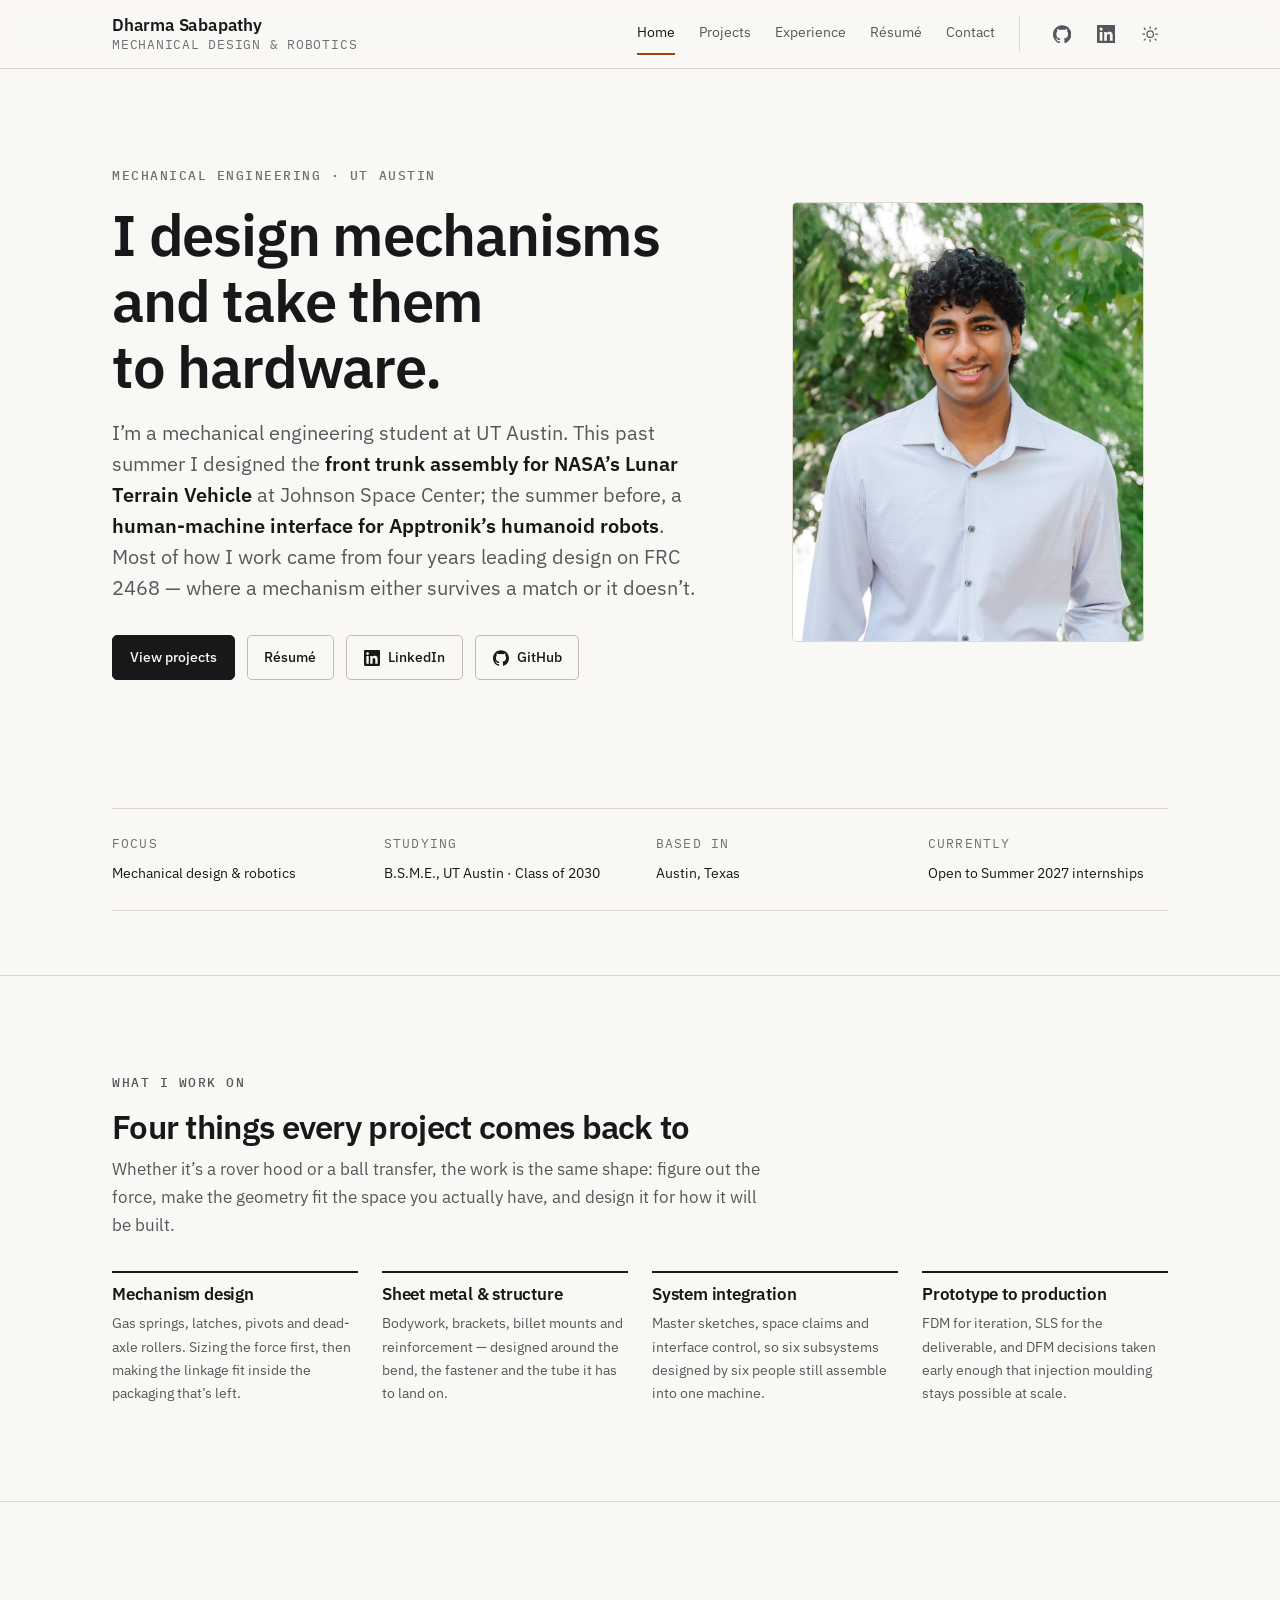
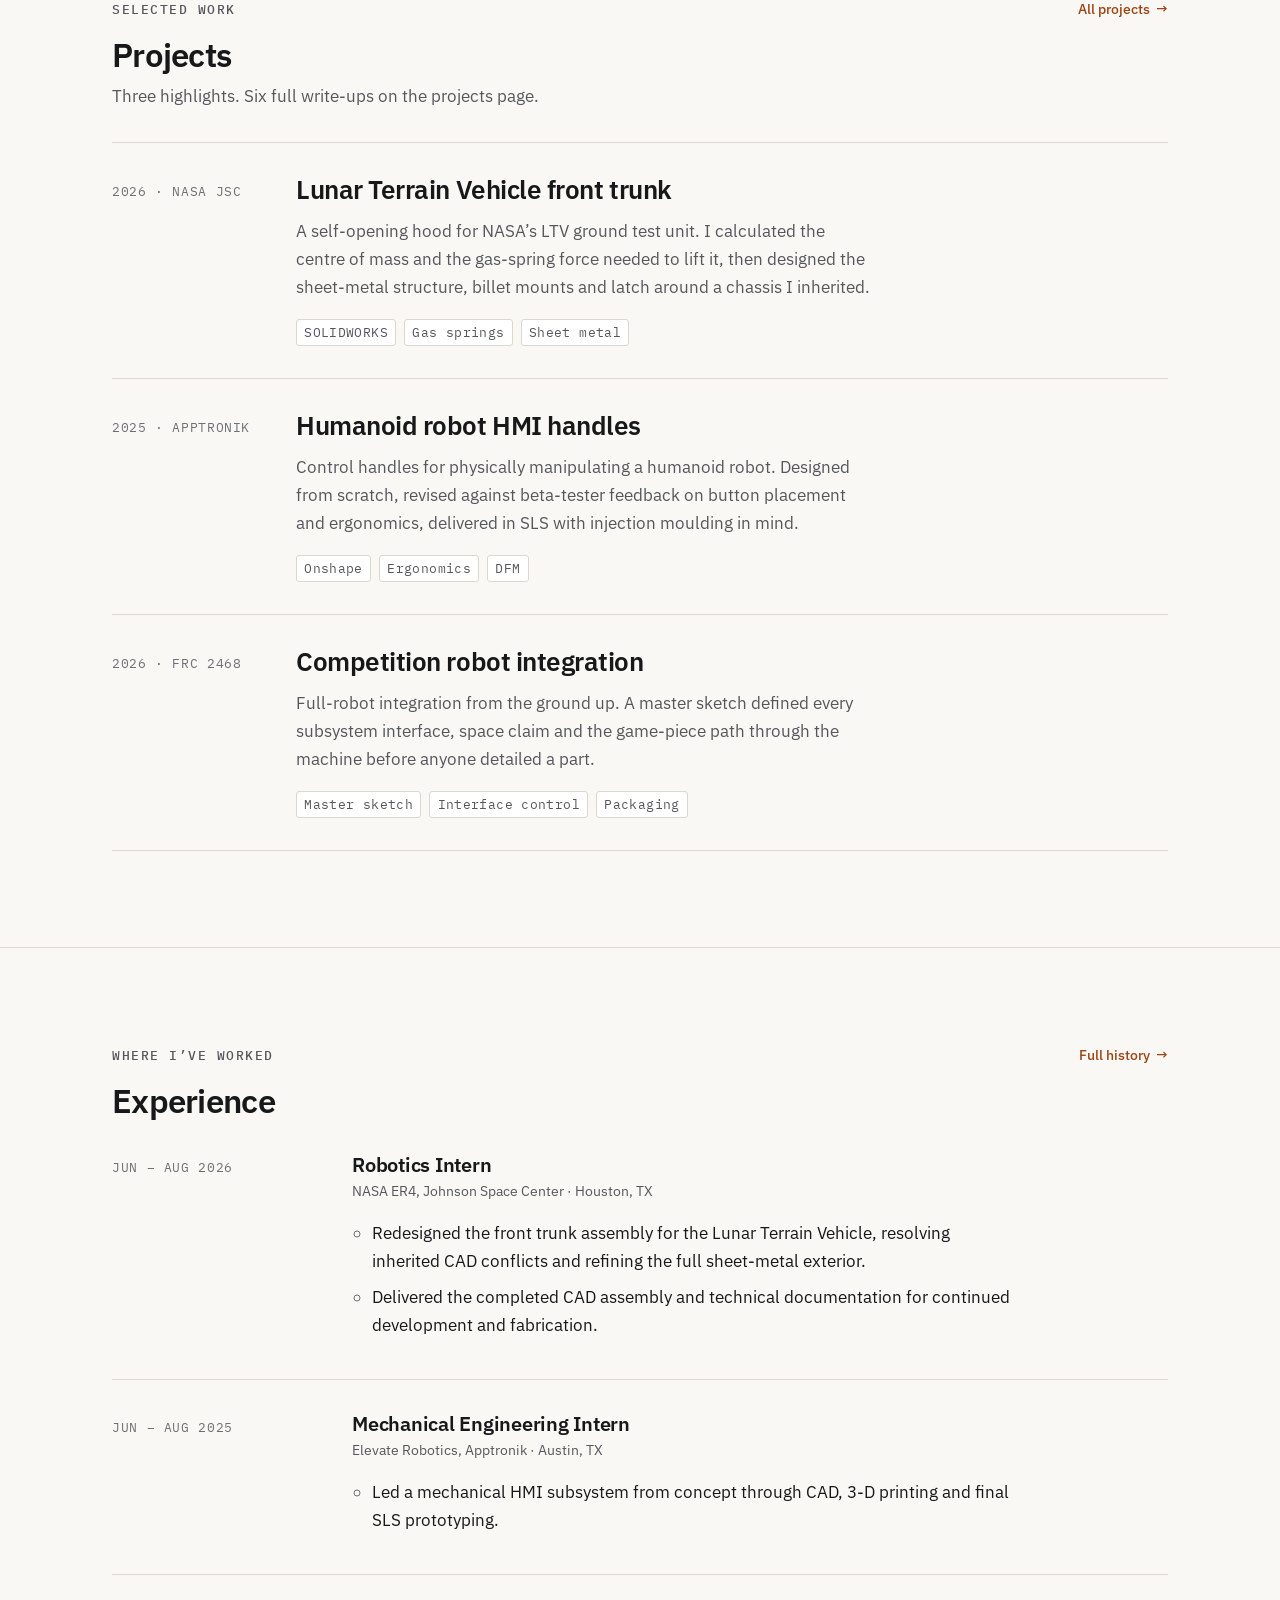
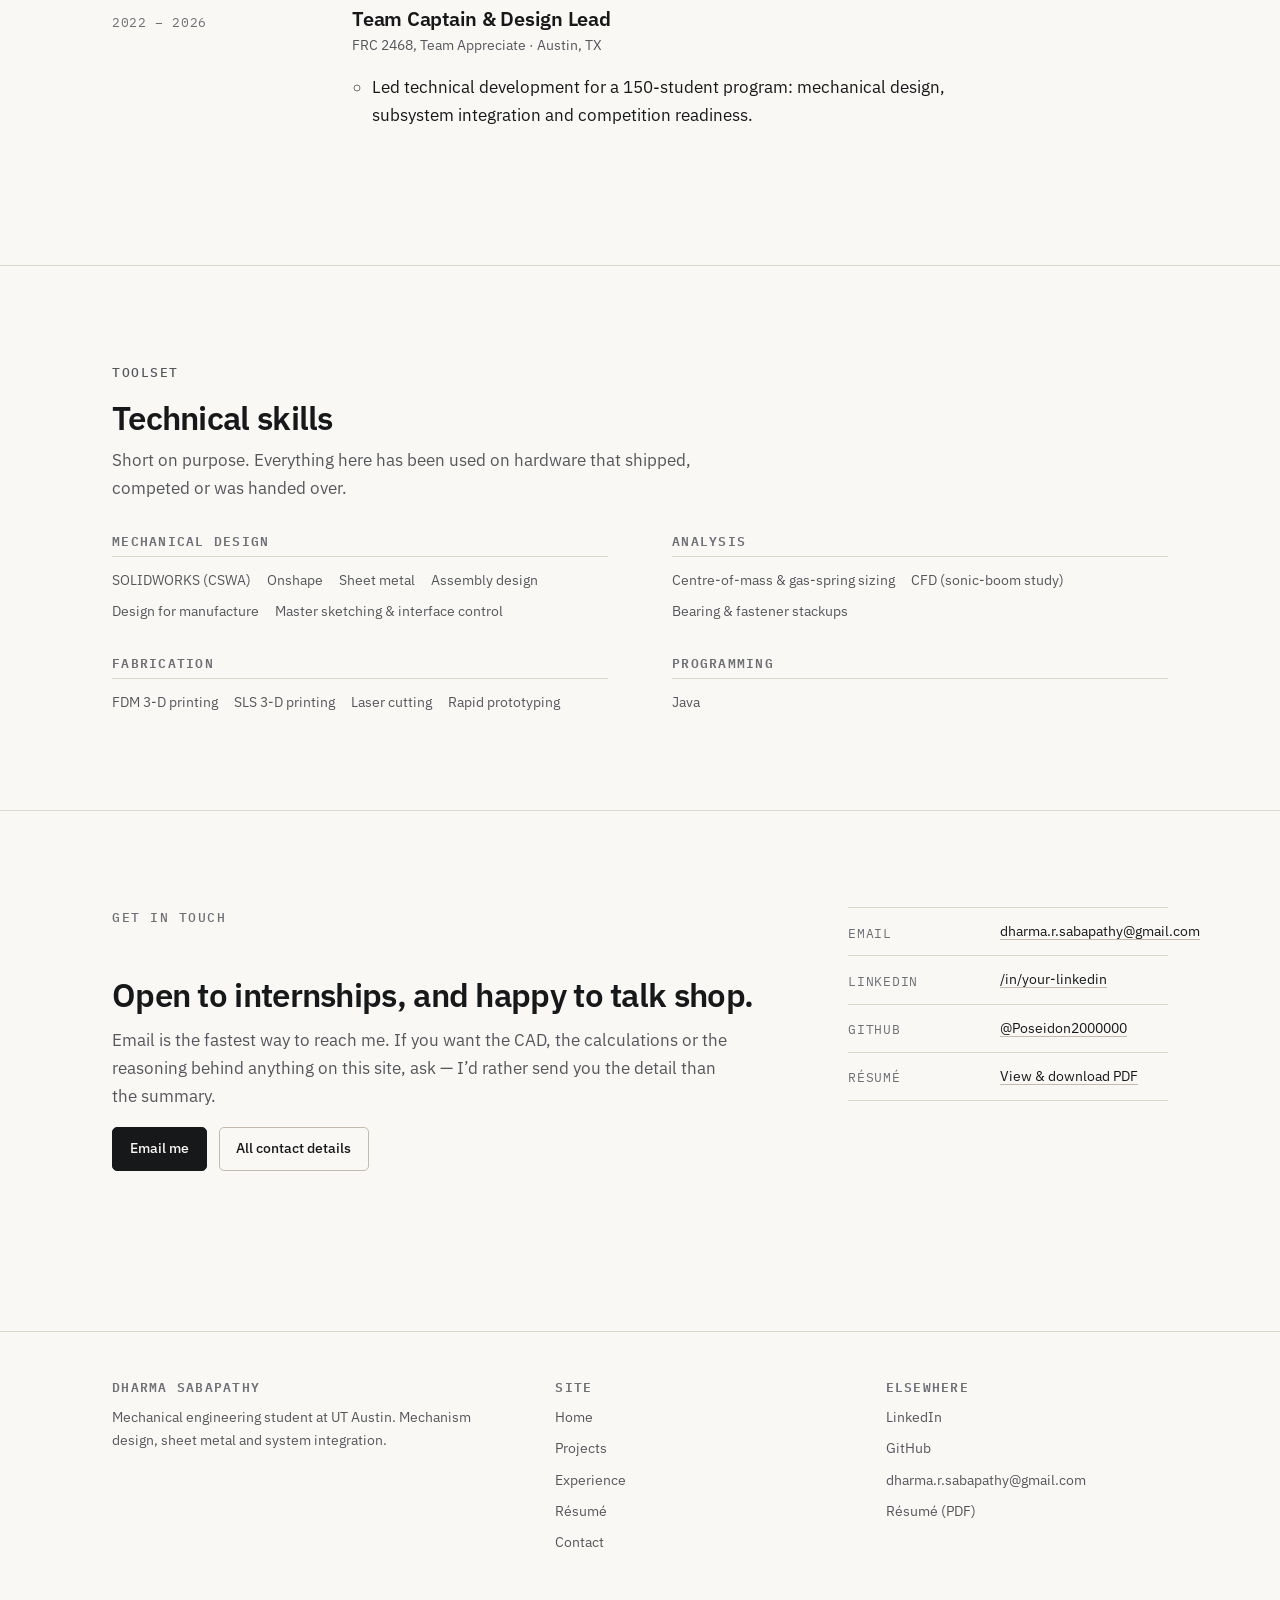
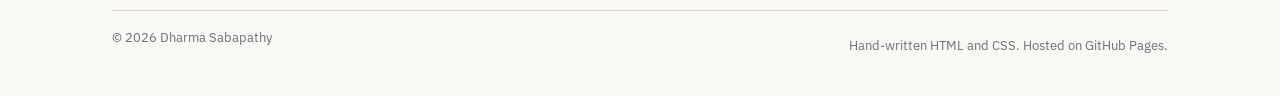
==== index.html @ 876b68fd "Add engineering portfolio site Static multi-page site for GitHub Pages: no build step, no dependenci" ====
<!doctype html>
<html lang="en" data-theme="light">
<head>
<meta charset="utf-8">
<meta name="viewport" content="width=device-width, initial-scale=1">

<title>Dharma Sabapathy — Mechanical Design &amp; Robotics</title>
<meta name="description" content="Mechanical engineering student at UT Austin. Front trunk assembly for NASA's Lunar Terrain Vehicle, HMI design at Apptronik, and four years leading design on FRC 2468.">
<link rel="canonical" href="https://poseidon2000000.github.io/">

<meta property="og:type" content="website">
<meta property="og:title" content="Dharma Sabapathy — Mechanical Design &amp; Robotics">
<meta property="og:description" content="Mechanism design, sheet metal and system integration. NASA Johnson Space Center, Apptronik, FRC 2468.">
<meta property="og:url" content="https://poseidon2000000.github.io/">
<meta name="twitter:card" content="summary">

<link rel="icon" href="assets/img/favicon.svg" type="image/svg+xml">

<link rel="preconnect" href="https://fonts.googleapis.com">
<link rel="preconnect" href="https://fonts.gstatic.com" crossorigin>
<link rel="stylesheet" href="https://fonts.googleapis.com/css2?family=IBM+Plex+Mono:wght@400;500&family=IBM+Plex+Sans:wght@400;500;600&display=swap">
<link rel="stylesheet" href="assets/css/site.css">

<!-- THEME BOOTSTRAP — runs before first paint so there is no flash of the
     wrong theme. Keep this inline and keep it in every page. -->
<script>
(function(){try{var t=localStorage.getItem("theme");if(!t){t=window.matchMedia("(prefers-color-scheme: dark)").matches?"dark":"light";}document.documentElement.setAttribute("data-theme",t);}catch(e){}})();
</script>
</head>

<body>
<a class="skip-link" href="#main">Skip to content</a>

<!-- ===================== HEADER (shared across pages) ===================== -->
<header class="site-header">
  <div class="container header-inner">
    <a class="wordmark" href="./">
      <span class="wordmark__name">Dharma Sabapathy</span>
      <span class="wordmark__role">Mechanical Design &amp; Robotics</span>
    </a>

    <nav class="primary-nav" id="primary-nav" aria-label="Primary">
      <ul>
        <li><a href="./" aria-current="page">Home</a></li>
        <li><a href="projects/">Projects</a></li>
        <li><a href="experience/">Experience</a></li>
        <li><a href="resume/">Résumé</a></li>
        <li><a href="contact/">Contact</a></li>
      </ul>
    </nav>

    <div class="header-actions">
      <a class="icon-btn icon-btn--social" href="https://github.com/Poseidon2000000" aria-label="GitHub profile" rel="me noopener" target="_blank">
        <svg viewBox="0 0 24 24" fill="currentColor" aria-hidden="true"><path d="M12 .297c-6.63 0-12 5.373-12 12 0 5.303 3.438 9.8 8.205 11.385.6.113.82-.258.82-.577 0-.285-.01-1.04-.015-2.04-3.338.724-4.042-1.61-4.042-1.61C4.422 18.07 3.633 17.7 3.633 17.7c-1.087-.744.084-.729.084-.729 1.205.084 1.838 1.236 1.838 1.236 1.07 1.835 2.809 1.305 3.495.998.108-.776.417-1.305.76-1.605-2.665-.3-5.466-1.332-5.466-5.93 0-1.31.465-2.38 1.235-3.22-.135-.303-.54-1.523.105-3.176 0 0 1.005-.322 3.3 1.23.96-.267 1.98-.399 3-.405 1.02.006 2.04.138 3 .405 2.28-1.552 3.285-1.23 3.285-1.23.645 1.653.24 2.873.12 3.176.765.84 1.23 1.91 1.23 3.22 0 4.61-2.805 5.625-5.475 5.92.42.36.81 1.096.81 2.22 0 1.606-.015 2.896-.015 3.286 0 .315.21.69.825.57C20.565 22.092 24 17.592 24 12.297c0-6.627-5.373-12-12-12"/></svg>
      </a>
      <!-- TODO: replace your-linkedin with your LinkedIn slug (every page). -->
      <a class="icon-btn icon-btn--social" href="https://www.linkedin.com/in/your-linkedin/" aria-label="LinkedIn profile" rel="me noopener" target="_blank">
        <svg viewBox="0 0 24 24" fill="currentColor" aria-hidden="true"><path d="M20.447 20.452h-3.554v-5.569c0-1.328-.027-3.037-1.852-3.037-1.853 0-2.136 1.445-2.136 2.939v5.667H9.351V9h3.414v1.561h.046c.477-.9 1.637-1.85 3.37-1.85 3.601 0 4.267 2.37 4.267 5.455v6.286zM5.337 7.433a2.062 2.062 0 1 1 0-4.125 2.062 2.062 0 0 1 0 4.125zm1.782 13.019H3.555V9h3.564v11.452zM22.225 0H1.771C.792 0 0 .774 0 1.729v20.542C0 23.227.792 24 1.771 24h20.451C23.2 24 24 23.227 24 22.271V1.729C24 .774 23.2 0 22.225 0z"/></svg>
      </a>
      <button class="icon-btn theme-toggle" type="button" aria-label="Switch to dark theme">
        <svg class="icon-sun" viewBox="0 0 24 24" fill="none" stroke="currentColor" stroke-width="1.6" stroke-linecap="round" aria-hidden="true"><circle cx="12" cy="12" r="4.2"/><path d="M12 2.5v2M12 19.5v2M4.2 4.2l1.4 1.4M18.4 18.4l1.4 1.4M2.5 12h2M19.5 12h2M4.2 19.8l1.4-1.4M18.4 5.6l1.4-1.4"/></svg>
        <svg class="icon-moon" viewBox="0 0 24 24" fill="none" stroke="currentColor" stroke-width="1.6" stroke-linecap="round" stroke-linejoin="round" aria-hidden="true"><path d="M20.5 13.4A8.6 8.6 0 0 1 10.6 3.5a8.6 8.6 0 1 0 9.9 9.9z"/></svg>
      </button>
      <button class="nav-toggle" type="button" aria-expanded="false" aria-controls="primary-nav">
        <span class="visually-hidden">Menu</span>
        <svg class="icon-menu" viewBox="0 0 24 24" fill="none" stroke="currentColor" stroke-width="1.7" stroke-linecap="round" aria-hidden="true"><path d="M4 7h16M4 12h16M4 17h16"/></svg>
        <svg class="icon-close" viewBox="0 0 24 24" fill="none" stroke="currentColor" stroke-width="1.7" stroke-linecap="round" aria-hidden="true"><path d="M6 6l12 12M18 6L6 18"/></svg>
      </button>
    </div>
  </div>
</header>

<main id="main">

  <!-- ============================== HERO ============================== -->
  <section class="hero">
    <div class="container">
      <div class="hero__inner">
        <div>
          <p class="eyebrow">Mechanical Engineering &middot; UT Austin</p>
          <h1>I design mechanisms and take them to hardware.</h1>

          <p class="hero__lede">
            I&rsquo;m a mechanical engineering student at UT Austin. This past summer I
            designed the <strong>front trunk assembly for NASA&rsquo;s Lunar Terrain
            Vehicle</strong> at Johnson Space Center; the summer before, a
            <strong>human-machine interface for Apptronik&rsquo;s humanoid robots</strong>.
            Most of how I work came from four years leading design on FRC 2468 —
            where a mechanism either survives a match or it doesn&rsquo;t.
          </p>

          <div class="btn-row">
            <a class="btn" href="projects/">View projects</a>
            <a class="btn btn--secondary" href="resume/">Résumé</a>
            <a class="btn btn--secondary" href="https://www.linkedin.com/in/your-linkedin/" rel="noopener" target="_blank">
              <svg viewBox="0 0 24 24" fill="currentColor" aria-hidden="true"><path d="M20.447 20.452h-3.554v-5.569c0-1.328-.027-3.037-1.852-3.037-1.853 0-2.136 1.445-2.136 2.939v5.667H9.351V9h3.414v1.561h.046c.477-.9 1.637-1.85 3.37-1.85 3.601 0 4.267 2.37 4.267 5.455v6.286zM5.337 7.433a2.062 2.062 0 1 1 0-4.125 2.062 2.062 0 0 1 0 4.125zm1.782 13.019H3.555V9h3.564v11.452zM22.225 0H1.771C.792 0 0 .774 0 1.729v20.542C0 23.227.792 24 1.771 24h20.451C23.2 24 24 23.227 24 22.271V1.729C24 .774 23.2 0 22.225 0z"/></svg>
              LinkedIn
            </a>
            <a class="btn btn--secondary" href="https://github.com/Poseidon2000000" rel="noopener" target="_blank">
              <svg viewBox="0 0 24 24" fill="currentColor" aria-hidden="true"><path d="M12 .297c-6.63 0-12 5.373-12 12 0 5.303 3.438 9.8 8.205 11.385.6.113.82-.258.82-.577 0-.285-.01-1.04-.015-2.04-3.338.724-4.042-1.61-4.042-1.61C4.422 18.07 3.633 17.7 3.633 17.7c-1.087-.744.084-.729.084-.729 1.205.084 1.838 1.236 1.838 1.236 1.07 1.835 2.809 1.305 3.495.998.108-.776.417-1.305.76-1.605-2.665-.3-5.466-1.332-5.466-5.93 0-1.31.465-2.38 1.235-3.22-.135-.303-.54-1.523.105-3.176 0 0 1.005-.322 3.3 1.23.96-.267 1.98-.399 3-.405 1.02.006 2.04.138 3 .405 2.28-1.552 3.285-1.23 3.285-1.23.645 1.653.24 2.873.12 3.176.765.84 1.23 1.91 1.23 3.22 0 4.61-2.805 5.625-5.475 5.92.42.36.81 1.096.81 2.22 0 1.606-.015 2.896-.015 3.286 0 .315.21.69.825.57C20.565 22.092 24 17.592 24 12.297c0-6.627-5.373-12-12-12"/></svg>
              GitHub
            </a>
          </div>
        </div>

        <div class="hero__portrait">
          <img src="assets/img/portrait.jpg" alt="Dharma Sabapathy" width="880" height="1100">
        </div>
      </div>
    </div>
  </section>

  <!-- ============================ QUICK FACTS ============================ -->
  <section class="section section--flush section--tight" aria-label="At a glance">
    <div class="container">
      <div class="facts">
        <div class="fact">
          <span class="fact__label">Focus</span>
          <span class="fact__value">Mechanical design &amp; robotics</span>
        </div>
        <div class="fact">
          <span class="fact__label">Studying</span>
          <span class="fact__value">B.S.M.E., UT Austin &middot; Class of 2030</span>
        </div>
        <div class="fact">
          <span class="fact__label">Based in</span>
          <span class="fact__value">Austin, Texas</span>
        </div>
        <div class="fact">
          <!-- TODO: confirm or change — this is the one line on the site I
               inferred rather than took from your résumé. -->
          <span class="fact__label">Currently</span>
          <span class="fact__value">Open to Summer 2027 internships</span>
        </div>
      </div>
    </div>
  </section>

  <!-- ============================ WHAT I DO ============================ -->
  <section class="section">
    <div class="container">
      <div class="section-head">
        <div class="section-head__text">
          <p class="eyebrow">What I work on</p>
          <h2>Four things every project comes back to</h2>
          <p>Whether it&rsquo;s a rover hood or a ball transfer, the work is the same
             shape: figure out the force, make the geometry fit the space you
             actually have, and design it for how it will be built.</p>
        </div>
      </div>

      <div class="capability-grid">
        <article class="capability">
          <h3>Mechanism design</h3>
          <p>Gas springs, latches, pivots and dead-axle rollers. Sizing the force
             first, then making the linkage fit inside the packaging that&rsquo;s left.</p>
        </article>
        <article class="capability">
          <h3>Sheet metal &amp; structure</h3>
          <p>Bodywork, brackets, billet mounts and reinforcement — designed around
             the bend, the fastener and the tube it has to land on.</p>
        </article>
        <article class="capability">
          <h3>System integration</h3>
          <p>Master sketches, space claims and interface control, so six subsystems
             designed by six people still assemble into one machine.</p>
        </article>
        <article class="capability">
          <h3>Prototype to production</h3>
          <p>FDM for iteration, SLS for the deliverable, and DFM decisions taken
             early enough that injection moulding stays possible at scale.</p>
        </article>
      </div>
    </div>
  </section>

  <!-- ========================= SELECTED PROJECTS ========================= -->
  <section class="section">
    <div class="container">
      <div class="section-head">
        <div class="section-head__text">
          <p class="eyebrow">Selected work</p>
          <h2>Projects</h2>
          <p>Three highlights. Six full write-ups on the projects page.</p>
        </div>
        <a class="link-arrow" href="projects/">All projects</a>
      </div>

      <ul class="project-list">
        <li>
          <article class="project-row project-row--no-thumb">
            <p class="project-row__meta">2026 &middot; NASA JSC</p>
            <div class="project-row__body">
              <h3 class="project-row__title"><a href="projects/nasa-ltv-frunk.html">Lunar Terrain Vehicle front trunk</a></h3>
              <p class="project-row__summary">
                A self-opening hood for NASA&rsquo;s LTV ground test unit. I calculated
                the centre of mass and the gas-spring force needed to lift it, then
                designed the sheet-metal structure, billet mounts and latch around
                a chassis I inherited.
              </p>
              <ul class="tag-list">
                <li><span class="tag">SOLIDWORKS</span></li>
                <li><span class="tag">Gas springs</span></li>
                <li><span class="tag">Sheet metal</span></li>
              </ul>
            </div>
          </article>
        </li>
        <li>
          <article class="project-row project-row--no-thumb">
            <p class="project-row__meta">2025 &middot; Apptronik</p>
            <div class="project-row__body">
              <h3 class="project-row__title"><a href="projects/apptronik-hmi.html">Humanoid robot HMI handles</a></h3>
              <p class="project-row__summary">
                Control handles for physically manipulating a humanoid robot.
                Designed from scratch, revised against beta-tester feedback on
                button placement and ergonomics, delivered in SLS with injection
                moulding in mind.
              </p>
              <ul class="tag-list">
                <li><span class="tag">Onshape</span></li>
                <li><span class="tag">Ergonomics</span></li>
                <li><span class="tag">DFM</span></li>
              </ul>
            </div>
          </article>
        </li>
        <li>
          <article class="project-row project-row--no-thumb">
            <p class="project-row__meta">2026 &middot; FRC 2468</p>
            <div class="project-row__body">
              <h3 class="project-row__title"><a href="projects/frc-2468-integration.html">Competition robot integration</a></h3>
              <p class="project-row__summary">
                Full-robot integration from the ground up. A master sketch defined
                every subsystem interface, space claim and the game-piece path
                through the machine before anyone detailed a part.
              </p>
              <ul class="tag-list">
                <li><span class="tag">Master sketch</span></li>
                <li><span class="tag">Interface control</span></li>
                <li><span class="tag">Packaging</span></li>
              </ul>
            </div>
          </article>
        </li>
      </ul>
    </div>
  </section>

  <!-- =========================== EXPERIENCE =========================== -->
  <section class="section">
    <div class="container">
      <div class="section-head">
        <div class="section-head__text">
          <p class="eyebrow">Where I&rsquo;ve worked</p>
          <h2>Experience</h2>
        </div>
        <a class="link-arrow" href="experience/">Full history</a>
      </div>

      <ol class="timeline">
        <li>
          <article class="entry">
            <p class="entry__when">Jun &ndash; Aug 2026</p>
            <div>
              <h3 class="entry__role">Robotics Intern</h3>
              <p class="entry__org">NASA ER4, Johnson Space Center &middot; Houston, TX</p>
              <ul>
                <li>Redesigned the front trunk assembly for the Lunar Terrain
                    Vehicle, resolving inherited CAD conflicts and refining the
                    full sheet-metal exterior.</li>
                <li>Delivered the completed CAD assembly and technical
                    documentation for continued development and fabrication.</li>
              </ul>
            </div>
          </article>
        </li>
        <li>
          <article class="entry">
            <p class="entry__when">Jun &ndash; Aug 2025</p>
            <div>
              <h3 class="entry__role">Mechanical Engineering Intern</h3>
              <p class="entry__org">Elevate Robotics, Apptronik &middot; Austin, TX</p>
              <ul>
                <li>Led a mechanical HMI subsystem from concept through CAD, 3-D
                    printing and final SLS prototyping.</li>
              </ul>
            </div>
          </article>
        </li>
        <li>
          <article class="entry">
            <p class="entry__when">2022 &ndash; 2026</p>
            <div>
              <h3 class="entry__role">Team Captain &amp; Design Lead</h3>
              <p class="entry__org">FRC 2468, Team Appreciate &middot; Austin, TX</p>
              <ul>
                <li>Led technical development for a 150-student program: mechanical
                    design, subsystem integration and competition readiness.</li>
              </ul>
            </div>
          </article>
        </li>
      </ol>
    </div>
  </section>

  <!-- ============================== SKILLS ============================== -->
  <section class="section">
    <div class="container">
      <div class="section-head">
        <div class="section-head__text">
          <p class="eyebrow">Toolset</p>
          <h2>Technical skills</h2>
          <p>Short on purpose. Everything here has been used on hardware that
             shipped, competed or was handed over.</p>
        </div>
      </div>

      <div class="split split--even">
        <div>
          <div class="skill-group">
            <h3 class="skill-group__title">Mechanical design</h3>
            <ul class="skill-list">
              <li>SOLIDWORKS (CSWA)</li><li>Onshape</li><li>Sheet metal</li>
              <li>Assembly design</li><li>Design for manufacture</li>
              <li>Master sketching &amp; interface control</li>
            </ul>
          </div>
          <div class="skill-group">
            <h3 class="skill-group__title">Fabrication</h3>
            <ul class="skill-list">
              <li>FDM 3-D printing</li><li>SLS 3-D printing</li>
              <li>Laser cutting</li><li>Rapid prototyping</li>
            </ul>
          </div>
        </div>
        <div>
          <div class="skill-group">
            <h3 class="skill-group__title">Analysis</h3>
            <ul class="skill-list">
              <li>Centre-of-mass &amp; gas-spring sizing</li>
              <li>CFD (sonic-boom study)</li><li>Bearing &amp; fastener stackups</li>
            </ul>
          </div>
          <div class="skill-group">
            <h3 class="skill-group__title">Programming</h3>
            <ul class="skill-list">
              <li>Java</li>
            </ul>
          </div>
        </div>
      </div>
    </div>
  </section>

  <!-- ============================== CONTACT ============================== -->
  <section class="section">
    <div class="container">
      <div class="split">
        <div class="prose">
          <p class="eyebrow">Get in touch</p>
          <h2>Open to internships, and happy to talk shop.</h2>
          <p class="text-muted">
            Email is the fastest way to reach me. If you want the CAD, the
            calculations or the reasoning behind anything on this site, ask —
            I&rsquo;d rather send you the detail than the summary.
          </p>
          <div class="btn-row">
            <a class="btn" href="mailto:dharma.r.sabapathy@gmail.com">Email me</a>
            <a class="btn btn--secondary" href="contact/">All contact details</a>
          </div>
        </div>
        <aside>
          <dl class="spec">
            <div class="spec__row">
              <dt>Email</dt>
              <dd><a href="mailto:dharma.r.sabapathy@gmail.com">dharma.r.sabapathy@gmail.com</a></dd>
            </div>
            <div class="spec__row">
              <dt>LinkedIn</dt>
              <dd><a href="https://www.linkedin.com/in/your-linkedin/" rel="noopener" target="_blank">/in/your-linkedin</a></dd>
            </div>
            <div class="spec__row">
              <dt>GitHub</dt>
              <dd><a href="https://github.com/Poseidon2000000" rel="noopener" target="_blank">@Poseidon2000000</a></dd>
            </div>
            <div class="spec__row">
              <dt>Résumé</dt>
              <dd><a href="resume/">View &amp; download PDF</a></dd>
            </div>
          </dl>
        </aside>
      </div>
    </div>
  </section>

</main>

<!-- ===================== FOOTER (shared across pages) ===================== -->
<footer class="site-footer">
  <div class="container">
    <div class="footer-grid">
      <div>
        <h2 class="label-heading">Dharma Sabapathy</h2>
        <p>Mechanical engineering student at UT Austin. Mechanism design, sheet
           metal and system integration.</p>
      </div>
      <div>
        <h2 class="label-heading">Site</h2>
        <ul class="footer-list">
          <li><a href="./">Home</a></li>
          <li><a href="projects/">Projects</a></li>
          <li><a href="experience/">Experience</a></li>
          <li><a href="resume/">Résumé</a></li>
          <li><a href="contact/">Contact</a></li>
        </ul>
      </div>
      <div>
        <h2 class="label-heading">Elsewhere</h2>
        <ul class="footer-list">
          <li><a href="https://www.linkedin.com/in/your-linkedin/" rel="me noopener" target="_blank">LinkedIn</a></li>
          <li><a href="https://github.com/Poseidon2000000" rel="me noopener" target="_blank">GitHub</a></li>
          <li><a href="mailto:dharma.r.sabapathy@gmail.com">dharma.r.sabapathy@gmail.com</a></li>
          <li><a href="assets/resume/resume.pdf">Résumé (PDF)</a></li>
        </ul>
      </div>
    </div>
    <div class="footer-bottom">
      <p>&copy; <span data-current-year>2026</span> Dharma Sabapathy</p>
      <p>Hand-written HTML and CSS. Hosted on GitHub Pages.</p>
    </div>
  </div>
</footer>

<script src="assets/js/site.js" defer></script>
</body>
</html>
---- assets/css/site.css ----
/* ==========================================================================
   Portfolio — design system + layout
   --------------------------------------------------------------------------
   Organisation
     1.  Design tokens
     2.  Reset & base elements
     3.  Layout primitives
     4.  Typography helpers
     5.  Header & navigation
     6.  Footer
     7.  Components
     8.  Page-specific blocks
     9.  Utilities
     10. Motion & print
   Everything is plain CSS with custom properties. There is no build step:
   edit this file and reload.
   ========================================================================== */

/* ==========================================================================
   1. Design tokens
   ========================================================================== */

:root {
  /* --- Palette -----------------------------------------------------------
     Warm paper + near-black ink, with one accent used sparingly. No
     gradients, no glows: hierarchy comes from type, spacing and hairlines. */
  --paper:        #faf8f5;
  --paper-raised: #ffffff;
  --paper-sunken: #f2efe9;
  --ink:          #17181a;
  --ink-muted:    #55575c;
  --ink-faint:    #6e7076;   /* 4.7:1 on --paper — AA for body text */
  --rule:         #ddd8ce;
  --rule-strong:  #c3bcae;
  --accent:       #9c4413;
  --accent-hover: #7d3510;
  --accent-wash:  #f6ece3;
  --focus:        #1b64c4;

  /* --- Typography --------------------------------------------------------
     Two families from one superfamily. Plex Sans carries the voice; Plex
     Mono is reserved for labels, figures and technical metadata so the
     spec-sheet material reads as data rather than decoration. */
  --font-sans: "IBM Plex Sans", ui-sans-serif, system-ui, -apple-system,
               "Segoe UI", Roboto, Helvetica, Arial, sans-serif;
  --font-mono: "IBM Plex Mono", ui-monospace, SFMono-Regular, "Cascadia Mono",
               Menlo, Consolas, monospace;

  /* Fluid type scale, ~1.25 ratio at the top end. */
  --step--2: clamp(0.75rem,  0.735rem + 0.07vw, 0.8125rem);
  --step--1: clamp(0.8125rem, 0.79rem  + 0.11vw, 0.875rem);
  --step-0:  clamp(1rem,      0.975rem + 0.12vw, 1.0625rem);
  --step-1:  clamp(1.125rem,  1.08rem  + 0.22vw, 1.3125rem);
  --step-2:  clamp(1.35rem,   1.26rem  + 0.44vw, 1.65rem);
  --step-3:  clamp(1.62rem,   1.46rem  + 0.78vw, 2.1rem);
  --step-4:  clamp(1.95rem,   1.68rem  + 1.32vw, 2.75rem);
  --step-5:  clamp(2.3rem,    1.85rem  + 2.2vw,  3.6rem);

  /* --- Space scale (4px base) ------------------------------------------- */
  --space-1:  0.25rem;
  --space-2:  0.5rem;
  --space-3:  0.75rem;
  --space-4:  1rem;
  --space-5:  1.5rem;
  --space-6:  2rem;
  --space-7:  3rem;
  --space-8:  4rem;
  --space-9:  6rem;
  --space-10: 8rem;

  /* --- Shape & measure --------------------------------------------------- */
  --radius-sm: 3px;
  --radius-md: 5px;
  --measure:   66ch;
  --container: 72rem;
  --container-narrow: 48rem;

  /* --- Elevation (used very sparingly) ----------------------------------- */
  --shadow-sm: 0 1px 2px rgb(23 24 26 / 0.05);
  --shadow-md: 0 6px 24px -12px rgb(23 24 26 / 0.22);

  color-scheme: light;
}

[data-theme="dark"] {
  --paper:        #121316;
  --paper-raised: #191b1f;
  --paper-sunken: #0d0e10;
  --ink:          #eceae6;
  --ink-muted:    #a6a49f;
  --ink-faint:    #8a8884;   /* 5.2:1 on dark --paper */
  --rule:         #2c2e33;
  --rule-strong:  #43464d;
  --accent:       #e08a55;
  --accent-hover: #efa376;
  --accent-wash:  #241a14;
  --focus:        #74a8f0;

  --shadow-sm: 0 1px 2px rgb(0 0 0 / 0.4);
  --shadow-md: 0 6px 24px -12px rgb(0 0 0 / 0.7);

  color-scheme: dark;
}

/* ==========================================================================
   2. Reset & base elements
   ========================================================================== */

*,
*::before,
*::after { box-sizing: border-box; }

html {
  -webkit-text-size-adjust: 100%;
  scroll-behavior: smooth;
  scroll-padding-top: 6rem;
}

body {
  margin: 0;
  background-color: var(--paper);
  color: var(--ink);
  font-family: var(--font-sans);
  font-size: var(--step-0);
  line-height: 1.65;
  font-synthesis-weight: none;
  -webkit-font-smoothing: antialiased;
  text-rendering: optimizeLegibility;
  display: flex;
  flex-direction: column;
  min-height: 100vh;
}

main { flex: 1 0 auto; }

h1, h2, h3, h4 {
  margin: 0;
  font-weight: 600;
  line-height: 1.15;
  letter-spacing: -0.021em;
  text-wrap: balance;
}

h1 { font-size: var(--step-5); }
h2 { font-size: var(--step-3); }
h3 { font-size: var(--step-1); letter-spacing: -0.012em; }
h4 { font-size: var(--step-0); letter-spacing: 0; }

p, ul, ol, dl, figure, table, pre, blockquote { margin: 0 0 var(--space-4); }
p:last-child, ul:last-child, ol:last-child { margin-bottom: 0; }

p, li { text-wrap: pretty; }

a {
  color: inherit;
  text-decoration-color: var(--rule-strong);
  text-underline-offset: 0.18em;
  text-decoration-thickness: 1px;
  transition: color 120ms ease, text-decoration-color 120ms ease;
}

a:hover {
  color: var(--accent-hover);
  text-decoration-color: currentColor;
}

:where(a, button, summary, input, textarea, select):focus-visible {
  outline: 2px solid var(--focus);
  outline-offset: 3px;
  border-radius: 2px;
}

img, svg, video { max-width: 100%; height: auto; display: block; }

hr {
  border: 0;
  border-top: 1px solid var(--rule);
  margin: var(--space-7) 0;
}

strong { font-weight: 600; }

code, kbd, samp {
  font-family: var(--font-mono);
  font-size: 0.9em;
}

ul, ol { padding-left: 1.15em; }
li { margin-bottom: var(--space-2); }
li::marker { color: var(--ink-faint); }

table {
  width: 100%;
  border-collapse: collapse;
  font-size: var(--step--1);
}

th, td {
  text-align: left;
  padding: var(--space-3) var(--space-4) var(--space-3) 0;
  border-bottom: 1px solid var(--rule);
  vertical-align: top;
}

th {
  font-family: var(--font-mono);
  font-weight: 500;
  font-size: var(--step--2);
  letter-spacing: 0.06em;
  text-transform: uppercase;
  color: var(--ink-muted);
}

::selection {
  background: var(--accent);
  color: var(--paper);
}

/* ==========================================================================
   3. Layout primitives
   ========================================================================== */

.container {
  width: 100%;
  max-width: var(--container);
  margin-inline: auto;
  padding-inline: var(--space-5);
}

@media (min-width: 60rem) {
  .container { padding-inline: var(--space-7); }
}

.container--narrow { max-width: var(--container-narrow); }

.section {
  padding-block: var(--space-8);
  border-top: 1px solid var(--rule);
}

.section--flush { border-top: 0; }
.section--tight { padding-block: var(--space-7); }

@media (min-width: 60rem) {
  .section { padding-block: var(--space-9); }
  .section--tight { padding-block: var(--space-8); }
}

.stack > * + * { margin-top: var(--space-4); }
.stack-lg > * + * { margin-top: var(--space-6); }
.stack-xl > * + * { margin-top: var(--space-7); }

.prose { max-width: var(--measure); }

.prose h2 { margin-top: var(--space-7); }
.prose h3 { margin-top: var(--space-6); }

/* Inside a long-form write-up the headings step down: the page h1 is
   --step-4, so the article's h2s sit at --step-2 rather than competing with
   it. Scoped to the article so section headings elsewhere keep their size. */
.project-body .prose h2 { font-size: var(--step-2); }
.project-body .prose h3 { font-size: var(--step-1); }
.prose h2:first-child,
.prose h3:first-child { margin-top: 0; }
.prose h2 + p, .prose h3 + p { margin-top: var(--space-3); }
.prose > h2, .prose > h3 { margin-bottom: var(--space-3); }

/* Two-column split: content left, aside right. Collapses cleanly. */
.split {
  display: grid;
  gap: var(--space-6);
}

@media (min-width: 60rem) {
  .split {
    grid-template-columns: minmax(0, 1fr) 20rem;
    gap: var(--space-8);
    align-items: start;
  }
  .split--even { grid-template-columns: repeat(2, minmax(0, 1fr)); }
  .split--aside-left { grid-template-columns: 16rem minmax(0, 1fr); }
}

/* Section header: mono eyebrow + title, separated by a hairline. */
.section-head {
  display: flex;
  flex-wrap: wrap;
  align-items: baseline;
  justify-content: space-between;
  gap: var(--space-3) var(--space-5);
  margin-bottom: var(--space-6);
}

.section-head__text > * + * { margin-top: var(--space-2); }
.section-head p { color: var(--ink-muted); max-width: var(--measure); }

/* ==========================================================================
   4. Typography helpers
   ========================================================================== */

.eyebrow {
  display: block;
  font-family: var(--font-mono);
  font-size: var(--step--2);
  font-weight: 500;
  letter-spacing: 0.12em;
  text-transform: uppercase;
  color: var(--ink-faint);
}

.lede {
  font-size: var(--step-1);
  line-height: 1.55;
  color: var(--ink-muted);
  max-width: 54ch;
}

.text-muted { color: var(--ink-muted); }
.text-small { font-size: var(--step--1); }
.mono { font-family: var(--font-mono); }

/* ==========================================================================
   5. Header & navigation
   ========================================================================== */

.skip-link {
  position: absolute;
  left: var(--space-4);
  top: -100%;
  z-index: 100;
  background: var(--ink);
  color: var(--paper);
  padding: var(--space-3) var(--space-4);
  border-radius: var(--radius-sm);
  text-decoration: none;
  font-size: var(--step--1);
}

.skip-link:focus { top: var(--space-4); color: var(--paper); }

.site-header {
  position: sticky;
  top: 0;
  z-index: 50;
  background-color: color-mix(in srgb, var(--paper) 88%, transparent);
  backdrop-filter: saturate(1.4) blur(10px);
  border-bottom: 1px solid var(--rule);
}

@supports not (backdrop-filter: blur(1px)) {
  .site-header { background-color: var(--paper); }
}

.header-inner {
  display: flex;
  align-items: center;
  gap: var(--space-5);
  min-height: 4.25rem;
}

.wordmark {
  display: flex;
  flex-direction: column;
  gap: 0.1rem;
  text-decoration: none;
  margin-right: auto;
  line-height: 1.2;
}

.wordmark__name {
  font-weight: 600;
  font-size: var(--step-0);
  letter-spacing: -0.012em;
}

.wordmark__role {
  font-family: var(--font-mono);
  font-size: var(--step--2);
  letter-spacing: 0.06em;
  text-transform: uppercase;
  color: var(--ink-faint);
}

.wordmark:hover .wordmark__name { color: var(--accent-hover); }

.primary-nav ul {
  display: flex;
  align-items: center;
  gap: var(--space-5);
  list-style: none;
  margin: 0;
  padding: 0;
}

.primary-nav li { margin: 0; }

.primary-nav a {
  display: block;
  padding-block: var(--space-2);
  font-size: var(--step--1);
  text-decoration: none;
  color: var(--ink-muted);
  border-bottom: 2px solid transparent;
}

.primary-nav a:hover { color: var(--ink); }

.primary-nav a[aria-current="page"] {
  color: var(--ink);
  border-bottom-color: var(--accent);
}

.header-actions {
  display: flex;
  align-items: center;
  gap: var(--space-2);
  padding-left: var(--space-5);
  border-left: 1px solid var(--rule);
}

/* Icon button — used for social links and the theme toggle. */
.icon-btn {
  display: inline-grid;
  place-items: center;
  width: 2.25rem;
  height: 2.25rem;
  padding: 0;
  border: 1px solid transparent;
  border-radius: var(--radius-md);
  background: none;
  color: var(--ink-muted);
  cursor: pointer;
  transition: color 120ms ease, background-color 120ms ease,
              border-color 120ms ease;
}

.icon-btn:hover {
  color: var(--ink);
  background-color: var(--paper-sunken);
  border-color: var(--rule);
}

.icon-btn svg { width: 1.15rem; height: 1.15rem; }

.theme-toggle .icon-moon { display: none; }
[data-theme="dark"] .theme-toggle .icon-sun { display: none; }
[data-theme="dark"] .theme-toggle .icon-moon { display: block; }

.nav-toggle { display: none; }

/* --- Mobile navigation --------------------------------------------------- */

@media (max-width: 59.99rem) {
  .nav-toggle {
    display: inline-grid;
    place-items: center;
    width: 2.5rem;
    height: 2.5rem;
    border: 1px solid var(--rule);
    border-radius: var(--radius-md);
    background: none;
    color: var(--ink);
    cursor: pointer;
  }

  .nav-toggle svg { width: 1.25rem; height: 1.25rem; }
  .nav-toggle .icon-close { display: none; }
  .nav-toggle[aria-expanded="true"] .icon-menu { display: none; }
  .nav-toggle[aria-expanded="true"] .icon-close { display: block; }

  .primary-nav {
    position: absolute;
    inset-inline: 0;
    top: 100%;
    background-color: var(--paper);
    border-bottom: 1px solid var(--rule);
    box-shadow: var(--shadow-md);
    padding: var(--space-3) var(--space-5) var(--space-5);
  }

  .primary-nav[hidden] { display: none; }

  .primary-nav ul {
    flex-direction: column;
    align-items: stretch;
    gap: 0;
  }

  .primary-nav a {
    padding-block: var(--space-4);
    font-size: var(--step-1);
    border-bottom: 1px solid var(--rule);
  }

  .primary-nav li:last-child a { border-bottom: 0; }

  .primary-nav a[aria-current="page"] {
    border-bottom-color: var(--rule);
    color: var(--accent);
  }

  .header-actions {
    margin-left: auto;
    padding-left: 0;
    border-left: 0;
  }
}

@media (max-width: 30rem) {
  .header-actions .icon-btn--social { display: none; }
}

/* ==========================================================================
   6. Footer
   ========================================================================== */

.site-footer {
  border-top: 1px solid var(--rule);
  padding-block: var(--space-7) var(--space-6);
  margin-top: var(--space-8);
  font-size: var(--step--1);
  color: var(--ink-muted);
}

.footer-grid {
  display: grid;
  gap: var(--space-6);
  grid-template-columns: 1fr;
}

@media (min-width: 45rem) {
  .footer-grid { grid-template-columns: 1.4fr 1fr 1fr; gap: var(--space-7); }
}

/* Small mono label above a block. Used in the footer columns and in page
   sidebars, so it is not named after the footer. */
.label-heading {
  font-family: var(--font-mono);
  font-size: var(--step--2);
  letter-spacing: 0.1em;
  text-transform: uppercase;
  color: var(--ink-faint);
  margin-bottom: var(--space-3);
}

.footer-list {
  list-style: none;
  margin: 0;
  padding: 0;
}

.footer-list li { margin-bottom: var(--space-2); }
.footer-list a { text-decoration: none; }
.footer-list a:hover { text-decoration: underline; }

.footer-bottom {
  display: flex;
  flex-wrap: wrap;
  gap: var(--space-3) var(--space-5);
  justify-content: space-between;
  align-items: center;
  margin-top: var(--space-7);
  padding-top: var(--space-4);
  border-top: 1px solid var(--rule);
  font-size: var(--step--2);
  color: var(--ink-faint);
}

/* ==========================================================================
   7. Components
   ========================================================================== */

/* --- Buttons ------------------------------------------------------------- */

.btn {
  display: inline-flex;
  align-items: center;
  gap: var(--space-2);
  padding: 0.6rem 1.05rem;
  border: 1px solid var(--ink);
  border-radius: var(--radius-md);
  background-color: var(--ink);
  color: var(--paper);
  font-size: var(--step--1);
  font-weight: 500;
  text-decoration: none;
  cursor: pointer;
  transition: background-color 120ms ease, border-color 120ms ease,
              color 120ms ease;
}

.btn:hover {
  background-color: var(--accent);
  border-color: var(--accent);
  color: var(--paper);
}

.btn svg { width: 1rem; height: 1rem; flex: none; }

.btn--secondary {
  background-color: transparent;
  color: var(--ink);
  border-color: var(--rule-strong);
}

.btn--secondary:hover {
  background-color: transparent;
  color: var(--accent-hover);
  border-color: var(--accent);
}

.btn-row {
  display: flex;
  flex-wrap: wrap;
  gap: var(--space-3);
  align-items: center;
}

/* --- Inline "more" link with a moving arrow ------------------------------ */

.link-arrow {
  display: inline-flex;
  align-items: center;
  gap: 0.4em;
  font-size: var(--step--1);
  font-weight: 500;
  text-decoration: none;
  color: var(--accent);
}

.link-arrow::after {
  content: "\2192";
  transition: transform 140ms ease;
}

.link-arrow:hover::after { transform: translateX(3px); }

/* --- Tag ----------------------------------------------------------------- */

.tag-list {
  display: flex;
  flex-wrap: wrap;
  gap: var(--space-2);
  list-style: none;
  margin: 0;
  padding: 0;
}

.tag-list li { margin: 0; }

.tag {
  display: inline-block;
  font-family: var(--font-mono);
  font-size: var(--step--2);
  letter-spacing: 0.03em;
  color: var(--ink-muted);
  padding: 0.15rem 0.45rem;
  border: 1px solid var(--rule);
  border-radius: var(--radius-sm);
  background-color: var(--paper-raised);
}

/* --- Project list -------------------------------------------------------
   Rows separated by hairlines rather than a grid of floating cards: keeps
   long-form engineering write-ups scannable and avoids the "card soup" look.
   ------------------------------------------------------------------------ */

.project-list {
  list-style: none;
  margin: 0;
  padding: 0;
  border-top: 1px solid var(--rule);
}

.project-list > li { margin: 0; }

.project-row {
  display: grid;
  gap: var(--space-3) var(--space-6);
  padding-block: var(--space-6);
  border-bottom: 1px solid var(--rule);
  position: relative;
}

@media (min-width: 48rem) {
  .project-row {
    grid-template-columns: 9.5rem minmax(0, 1fr) 12rem;
    align-items: start;
  }

  /* Until a project has a photo, drop the image column rather than leaving a
     placeholder box — an empty frame reads as unfinished, a two-column row
     reads as deliberate. Remove this class when you add the thumbnail. */
  .project-row--no-thumb {
    grid-template-columns: 9.5rem minmax(0, 1fr);
  }
}

.project-row__meta {
  font-family: var(--font-mono);
  font-size: var(--step--2);
  letter-spacing: 0.05em;
  text-transform: uppercase;
  color: var(--ink-faint);
  padding-top: 0.35rem;
}

.project-row__body > * + * { margin-top: var(--space-3); }

.project-row__title {
  font-size: var(--step-2);
  letter-spacing: -0.018em;
}

.project-row__title a {
  text-decoration: none;
  background-image: linear-gradient(currentColor, currentColor);
  background-size: 0% 1px;
  background-repeat: no-repeat;
  background-position: 0 100%;
  transition: background-size 200ms ease, color 120ms ease;
}

.project-row:hover .project-row__title a { background-size: 100% 1px; }

/* Whole row is clickable, while the visible link stays the a11y target. */
.project-row__title a::after {
  content: "";
  position: absolute;
  inset: 0;
}

.project-row__summary { color: var(--ink-muted); max-width: 58ch; }

.project-row__thumb {
  border: 1px solid var(--rule);
  border-radius: var(--radius-md);
  background-color: var(--paper-sunken);
  aspect-ratio: 4 / 3;
  overflow: hidden;
}

.project-row__thumb img {
  width: 100%;
  height: 100%;
  object-fit: cover;
}

/* --- Spec table ----------------------------------------------------------
   Title-block styling borrowed from engineering drawings: mono labels in a
   fixed column, values on the right, hairline separators.
   ------------------------------------------------------------------------ */

.spec {
  margin: 0;
  border-top: 1px solid var(--rule);
  font-size: var(--step--1);
}

.spec__row {
  display: grid;
  grid-template-columns: 8.5rem minmax(0, 1fr);
  gap: var(--space-4);
  padding-block: var(--space-3);
  border-bottom: 1px solid var(--rule);
}

@media (max-width: 30rem) {
  .spec__row { grid-template-columns: 1fr; gap: var(--space-1); }
}

.spec__row dt {
  font-family: var(--font-mono);
  font-size: var(--step--2);
  letter-spacing: 0.06em;
  text-transform: uppercase;
  color: var(--ink-faint);
  padding-top: 0.15rem;
}

.spec__row dd { margin: 0; }

/* --- Callout ------------------------------------------------------------- */

.callout {
  border-left: 2px solid var(--accent);
  background-color: var(--accent-wash);
  padding: var(--space-4) var(--space-5);
  border-radius: 0 var(--radius-md) var(--radius-md) 0;
  font-size: var(--step--1);
}

.callout__title {
  font-weight: 600;
  margin-bottom: var(--space-2);
}

/* --- Figure -------------------------------------------------------------- */

figure { margin-block: var(--space-6); }

figure img {
  width: 100%;
  border: 1px solid var(--rule);
  border-radius: var(--radius-md);
  background-color: var(--paper-sunken);
}

figcaption {
  margin-top: var(--space-3);
  font-size: var(--step--2);
  color: var(--ink-faint);
  max-width: var(--measure);
}

/* Placeholder shown until a real image is dropped in. */
.img-placeholder {
  display: grid;
  place-items: center;
  aspect-ratio: 16 / 10;
  border: 1px dashed var(--rule-strong);
  border-radius: var(--radius-md);
  background-color: var(--paper-sunken);
  color: var(--ink-faint);
  font-family: var(--font-mono);
  font-size: var(--step--2);
  letter-spacing: 0.06em;
  text-align: center;
  padding: var(--space-4);
}

.project-row__thumb .img-placeholder {
  aspect-ratio: auto;
  height: 100%;
  border: 0;
  border-radius: 0;
}

/* --- Card (used sparingly: capability list, contact methods) -------------- */

.card-grid {
  display: grid;
  gap: var(--space-5);
  grid-template-columns: repeat(auto-fit, minmax(15rem, 1fr));
}

.card {
  border: 1px solid var(--rule);
  border-radius: var(--radius-md);
  background-color: var(--paper-raised);
  padding: var(--space-5);
}

.card h3 { margin-bottom: var(--space-2); }
.card p { color: var(--ink-muted); font-size: var(--step--1); }

/* --- Definition-style capability block ----------------------------------- */

/* Explicit column counts rather than auto-fit: with four items, auto-fit
   settles on three columns at desktop width and strands the fourth. */
.capability-grid {
  display: grid;
  gap: var(--space-6) var(--space-6);
  grid-template-columns: 1fr;
}

@media (min-width: 38rem) {
  .capability-grid { grid-template-columns: repeat(2, minmax(0, 1fr)); }
}

@media (min-width: 68rem) {
  .capability-grid {
    grid-template-columns: repeat(4, minmax(0, 1fr));
    gap: var(--space-6) var(--space-5);
  }
}

.capability {
  border-top: 2px solid var(--ink);
  padding-top: var(--space-3);
}

.capability h3 {
  font-size: var(--step-0);
  margin-bottom: var(--space-2);
}

.capability p {
  font-size: var(--step--1);
  color: var(--ink-muted);
  margin: 0;
}

/* --- Timeline (experience) ----------------------------------------------- */

.timeline {
  list-style: none;
  margin: 0;
  padding: 0;
}

.timeline > li {
  margin: 0;
  padding-block: var(--space-6);
  border-top: 1px solid var(--rule);
}

.timeline > li:first-child { border-top: 0; padding-top: 0; }

.entry {
  display: grid;
  gap: var(--space-3) var(--space-7);
}

@media (min-width: 52rem) {
  .entry { grid-template-columns: 12rem minmax(0, 1fr); }
}

.entry__when {
  font-family: var(--font-mono);
  font-size: var(--step--2);
  letter-spacing: 0.05em;
  text-transform: uppercase;
  color: var(--ink-faint);
  padding-top: 0.3rem;
}

.entry__role {
  font-size: var(--step-1);
  margin-bottom: var(--space-1);
}

.entry__org {
  font-size: var(--step--1);
  color: var(--ink-muted);
  margin-bottom: var(--space-4);
}

.entry__org a { color: inherit; }

.entry ul { max-width: var(--measure); }

/* --- Skills -------------------------------------------------------------- */

.skill-group + .skill-group { margin-top: var(--space-6); }

.skill-group__title {
  font-family: var(--font-mono);
  font-size: var(--step--2);
  letter-spacing: 0.1em;
  text-transform: uppercase;
  color: var(--ink-faint);
  padding-bottom: var(--space-2);
  margin-bottom: var(--space-3);
  border-bottom: 1px solid var(--rule);
}

.skill-list {
  list-style: none;
  display: flex;
  flex-wrap: wrap;
  gap: var(--space-2) var(--space-4);
  margin: 0;
  padding: 0;
  font-size: var(--step--1);
}

.skill-list li {
  margin: 0;
  color: var(--ink-muted);
}

/* --- Pagination between project pages ------------------------------------ */

.pager {
  display: flex;
  flex-wrap: wrap;
  justify-content: space-between;
  gap: var(--space-4);
  padding-top: var(--space-6);
  border-top: 1px solid var(--rule);
  margin-top: var(--space-8);
}

.pager a {
  text-decoration: none;
  font-size: var(--step--1);
}

.pager__label {
  display: block;
  font-family: var(--font-mono);
  font-size: var(--step--2);
  letter-spacing: 0.08em;
  text-transform: uppercase;
  color: var(--ink-faint);
  margin-bottom: var(--space-1);
}

/* --- Breadcrumb ---------------------------------------------------------- */

.breadcrumb {
  font-family: var(--font-mono);
  font-size: var(--step--2);
  letter-spacing: 0.06em;
  text-transform: uppercase;
  color: var(--ink-faint);
  margin-bottom: var(--space-4);
}

.breadcrumb a { text-decoration: none; }
.breadcrumb a:hover { text-decoration: underline; }
.breadcrumb span { margin-inline: var(--space-2); }

/* ==========================================================================
   8. Page-specific blocks
   ========================================================================== */

/* --- Home hero -----------------------------------------------------------
   Left-aligned and type-led. No gradient, no glow, no oversized decoration.
   ------------------------------------------------------------------------ */

.hero {
  padding-block: var(--space-8) var(--space-8);
}

@media (min-width: 60rem) {
  .hero { padding-block: var(--space-9) var(--space-8); }
}

.hero__inner {
  display: grid;
  gap: var(--space-7);
}

@media (min-width: 60rem) {
  .hero__inner {
    grid-template-columns: minmax(0, 1.55fr) minmax(0, 1fr);
    gap: var(--space-9);
    align-items: center;
  }
}

.hero h1 {
  margin-bottom: var(--space-4);
  max-width: 20ch;
}

.hero__lede {
  font-size: var(--step-1);
  line-height: 1.55;
  max-width: 52ch;
  color: var(--ink-muted);
  margin-bottom: var(--space-6);
}

.hero__lede strong { color: var(--ink); font-weight: 600; }

.hero__portrait {
  border: 1px solid var(--rule);
  border-radius: var(--radius-md);
  overflow: hidden;
  background-color: var(--paper-sunken);
  aspect-ratio: 4 / 5;
  max-width: 22rem;
}

.hero__portrait img { width: 100%; height: 100%; object-fit: cover; }

.hero__portrait .img-placeholder { height: 100%; aspect-ratio: auto; border: 0; }

/* Quick facts strip under the hero. */
/* Four facts, so step 1 -> 2 -> 4 columns. auto-fit would land on three at
   tablet width and leave the fourth stranded on its own row. */
.facts {
  display: grid;
  gap: var(--space-4) var(--space-6);
  grid-template-columns: 1fr;
  padding-block: var(--space-5);
  border-block: 1px solid var(--rule);
}

@media (min-width: 30rem) {
  .facts { grid-template-columns: repeat(2, minmax(0, 1fr)); }
}

@media (min-width: 62rem) {
  .facts { grid-template-columns: repeat(4, minmax(0, 1fr)); }
}

.fact__label {
  display: block;
  font-family: var(--font-mono);
  font-size: var(--step--2);
  letter-spacing: 0.09em;
  text-transform: uppercase;
  color: var(--ink-faint);
  margin-bottom: var(--space-1);
}

.fact__value { font-size: var(--step--1); }
.fact__value a { text-decoration-color: var(--rule-strong); }

/* --- Page header (interior pages) ---------------------------------------- */

.page-header {
  padding-block: var(--space-8) var(--space-6);
  border-bottom: 1px solid var(--rule);
}

.page-header h1 {
  font-size: var(--step-4);
  margin-bottom: var(--space-4);
}

.page-header .lede { margin: 0; }

/* --- Project detail ------------------------------------------------------ */

.project-header { padding-block: var(--space-7) var(--space-6); }

.project-header h1 {
  font-size: var(--step-4);
  margin-bottom: var(--space-4);
  max-width: 20ch;
}

.project-body { padding-bottom: var(--space-8); }

.project-aside {
  position: sticky;
  top: 6rem;
}

.project-aside .spec { margin-bottom: var(--space-5); }

/* --- Résumé -------------------------------------------------------------- */

.resume-embed {
  width: 100%;
  height: min(80vh, 55rem);
  border: 1px solid var(--rule);
  border-radius: var(--radius-md);
  background-color: var(--paper-sunken);
}

@media (max-width: 45rem) {
  .resume-embed { display: none; }
}

.resume-fallback { display: none; }

@media (max-width: 45rem) {
  .resume-fallback { display: block; }
}

/* --- Contact ------------------------------------------------------------- */

.contact-methods {
  list-style: none;
  margin: 0;
  padding: 0;
  border-top: 1px solid var(--rule);
}

.contact-methods li {
  margin: 0;
  border-bottom: 1px solid var(--rule);
}

.contact-methods a {
  display: flex;
  align-items: center;
  gap: var(--space-4);
  padding-block: var(--space-4);
  text-decoration: none;
}

.contact-methods a:hover .contact-methods__value { color: var(--accent-hover); }

.contact-methods svg {
  width: 1.25rem;
  height: 1.25rem;
  flex: none;
  color: var(--ink-faint);
}

.contact-methods__label {
  display: block;
  font-family: var(--font-mono);
  font-size: var(--step--2);
  letter-spacing: 0.08em;
  text-transform: uppercase;
  color: var(--ink-faint);
}

.contact-methods__value { font-size: var(--step-0); }

/* --- 404 ----------------------------------------------------------------- */

.notfound {
  padding-block: var(--space-10);
  text-align: left;
}

/* ==========================================================================
   9. Utilities
   ========================================================================== */

.visually-hidden {
  position: absolute !important;
  width: 1px;
  height: 1px;
  padding: 0;
  margin: -1px;
  overflow: hidden;
  clip: rect(0 0 0 0);
  clip-path: inset(50%);
  white-space: nowrap;
  border: 0;
}

.no-wrap { white-space: nowrap; }

.mt-3 { margin-top: var(--space-3); }
.mt-6 { margin-top: var(--space-6); }

/* ==========================================================================
   10. Motion & print
   ========================================================================== */

@media (prefers-reduced-motion: reduce) {
  html { scroll-behavior: auto; }
  *,
  *::before,
  *::after {
    animation-duration: 0.01ms !important;
    animation-iteration-count: 1 !important;
    transition-duration: 0.01ms !important;
    scroll-behavior: auto !important;
  }
}

@media print {
  .site-header,
  .site-footer,
  .btn-row,
  .pager,
  .resume-embed { display: none !important; }

  body { background: #fff; color: #000; font-size: 11pt; }
  a { text-decoration: none; color: #000; }
  .container { max-width: none; padding: 0; }
  .section { padding-block: 1rem; }
}
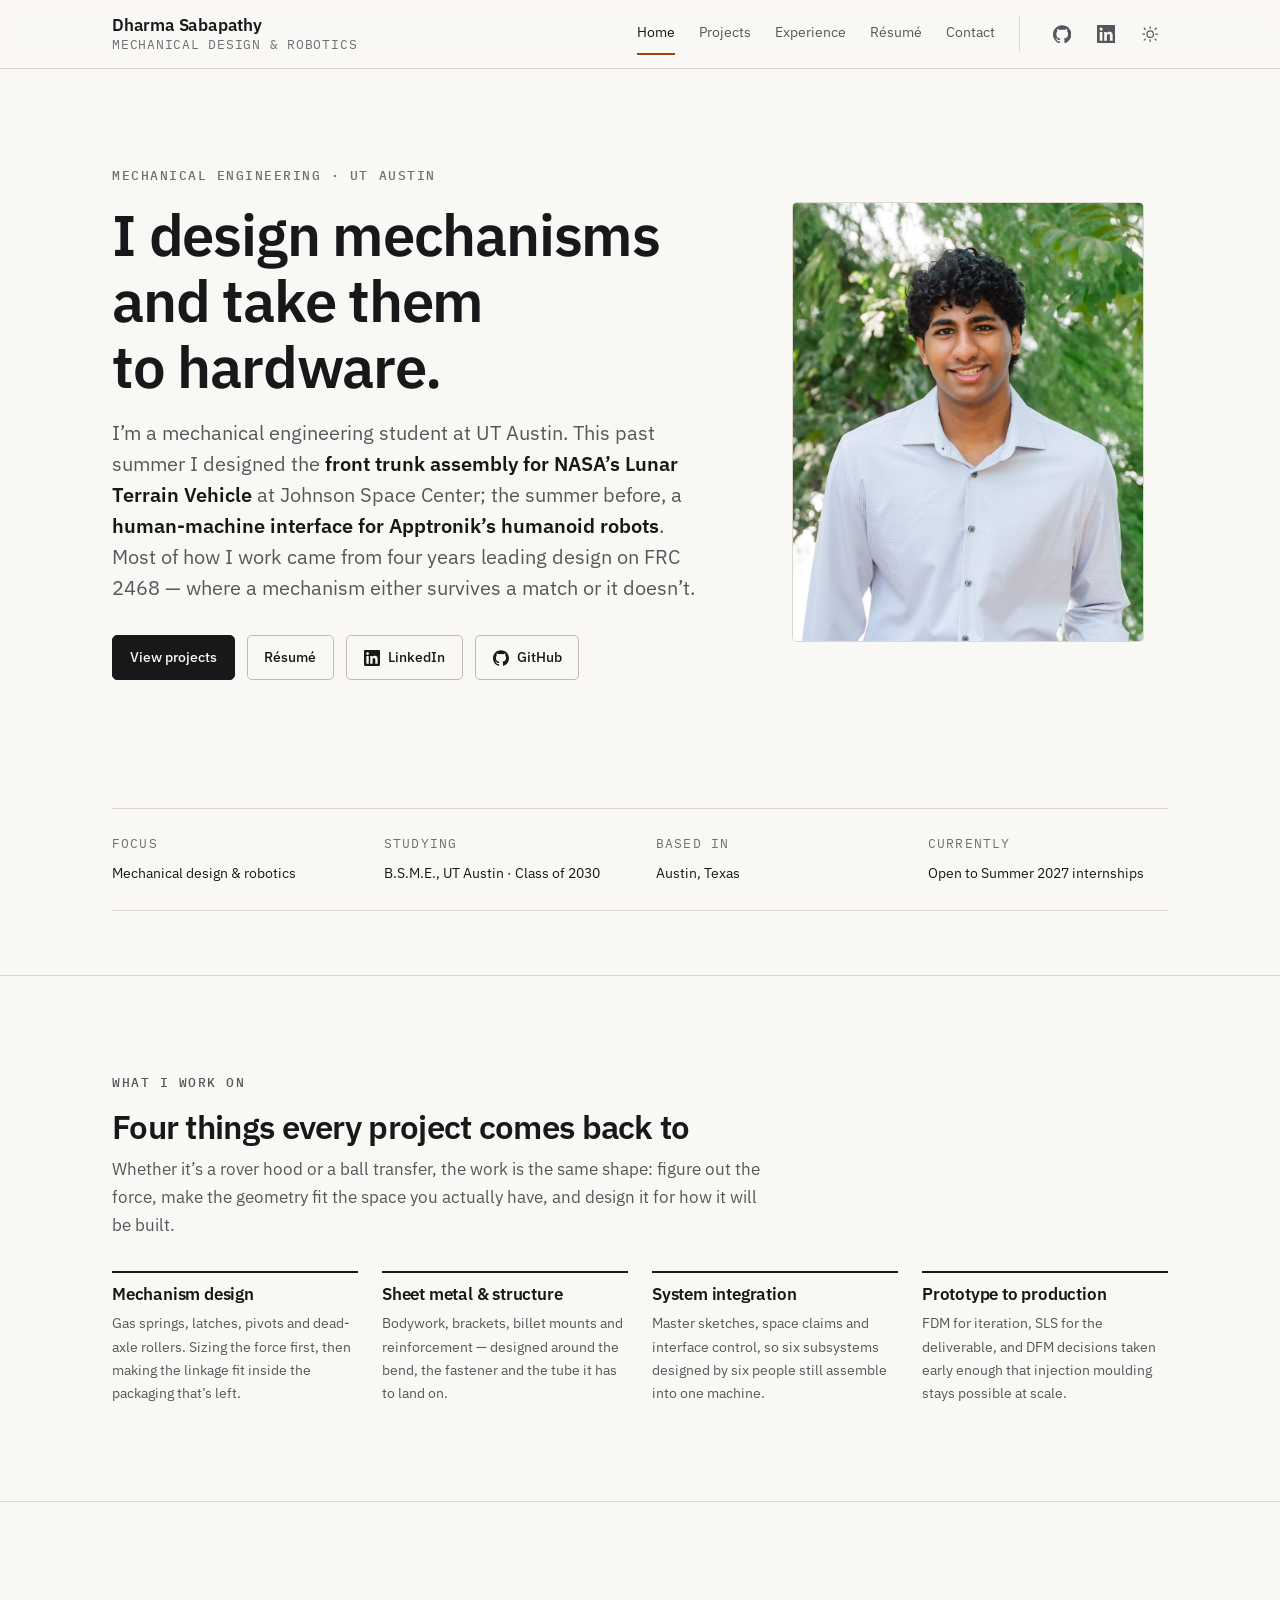
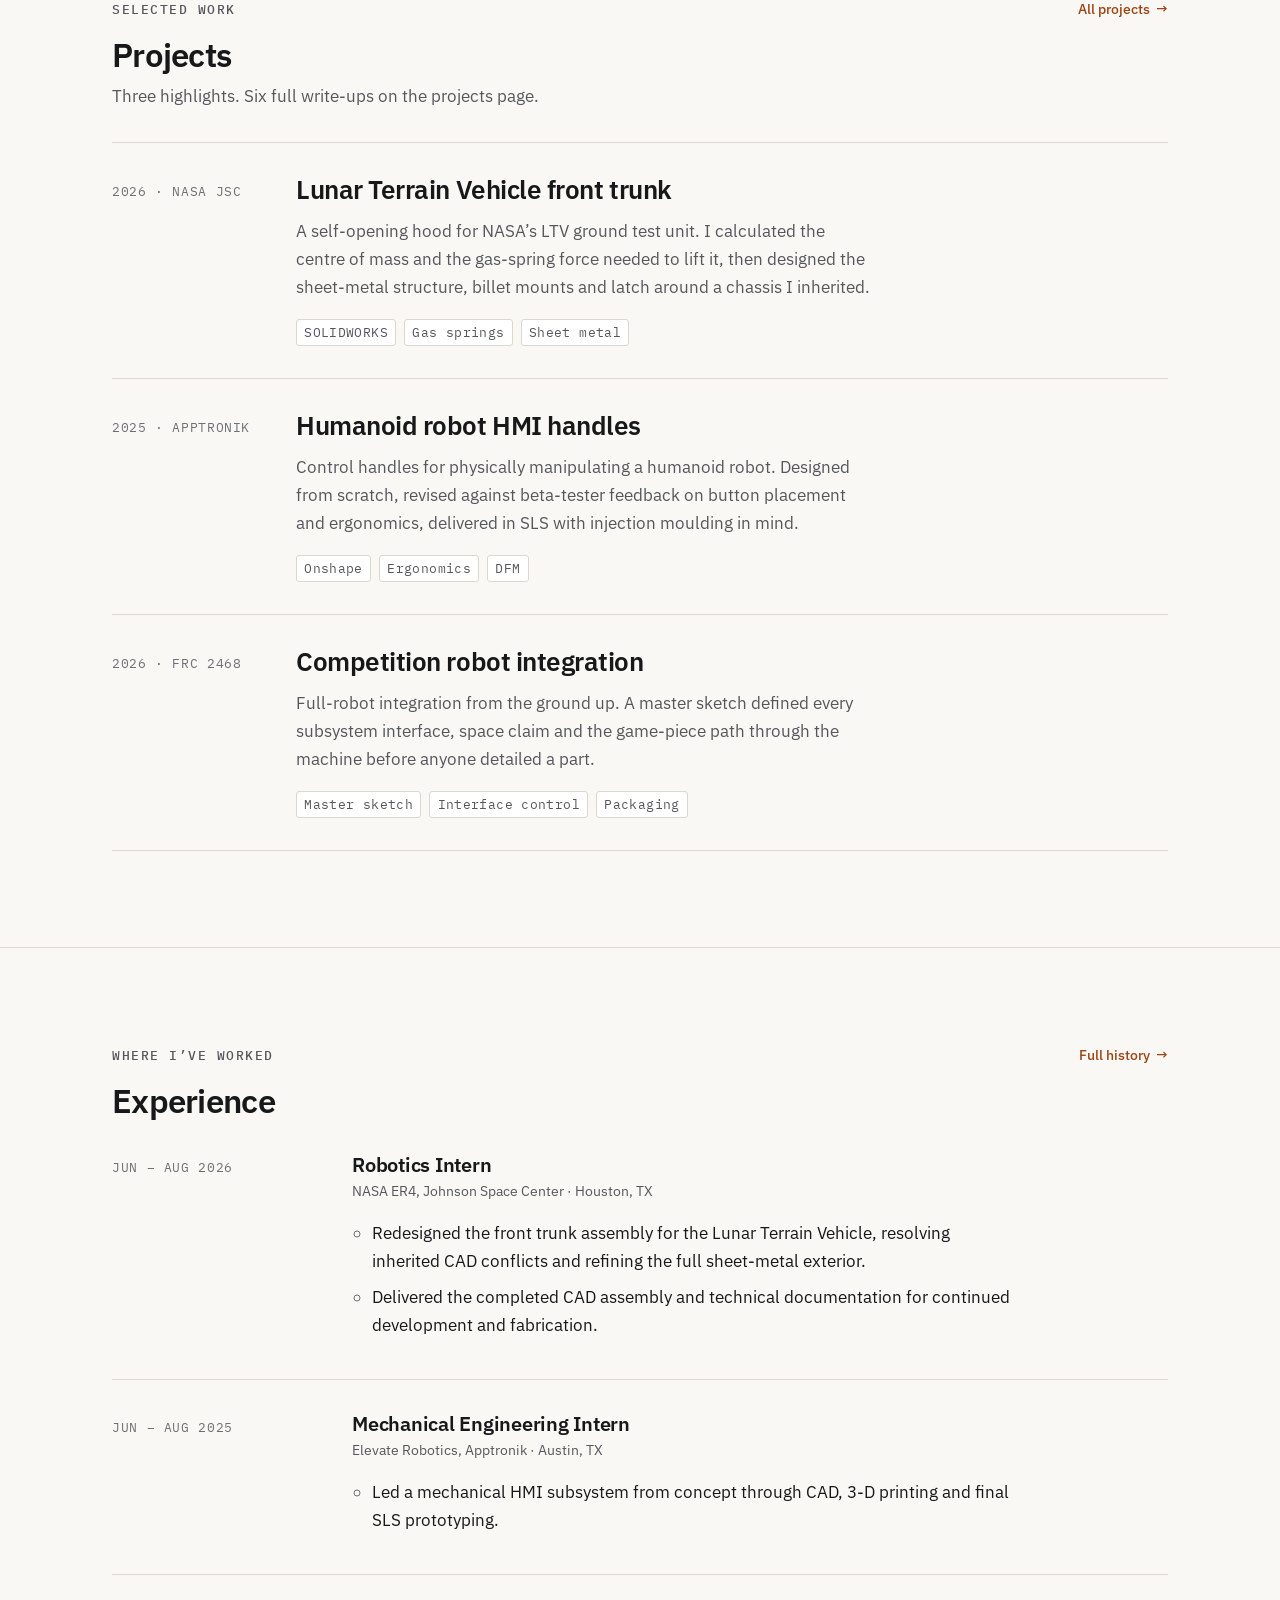
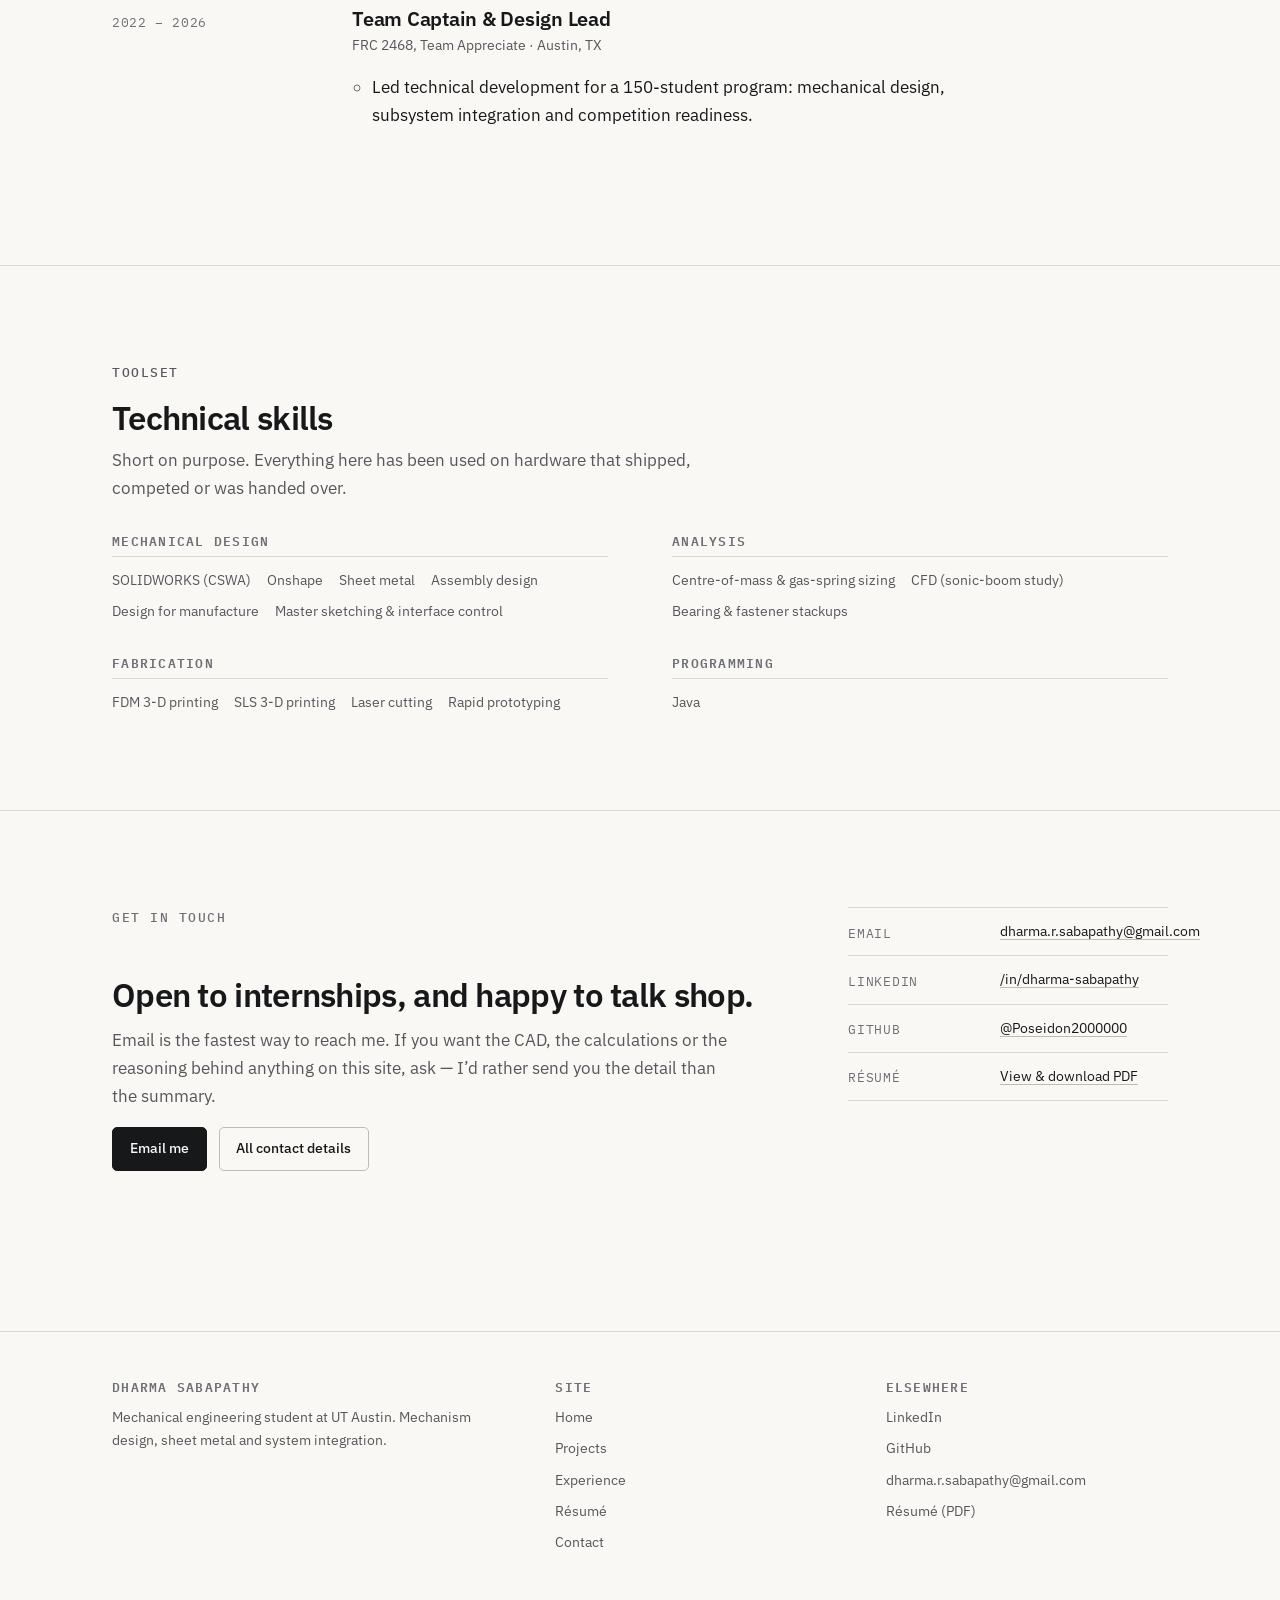
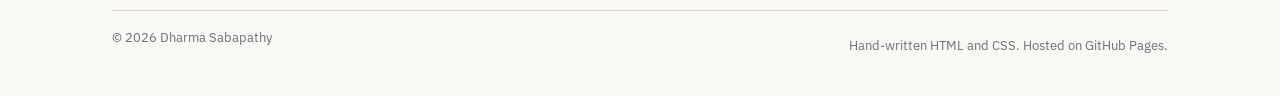
==== commit e25a4e4a: "Add LinkedIn profile links Wires the real profile URL into the header, hero, contact list and footer" ====
--- a/index.html
+++ b/index.html
@@ -53,8 +53,7 @@
       <a class="icon-btn icon-btn--social" href="https://github.com/Poseidon2000000" aria-label="GitHub profile" rel="me noopener" target="_blank">
         <svg viewBox="0 0 24 24" fill="currentColor" aria-hidden="true"><path d="M12 .297c-6.63 0-12 5.373-12 12 0 5.303 3.438 9.8 8.205 11.385.6.113.82-.258.82-.577 0-.285-.01-1.04-.015-2.04-3.338.724-4.042-1.61-4.042-1.61C4.422 18.07 3.633 17.7 3.633 17.7c-1.087-.744.084-.729.084-.729 1.205.084 1.838 1.236 1.838 1.236 1.07 1.835 2.809 1.305 3.495.998.108-.776.417-1.305.76-1.605-2.665-.3-5.466-1.332-5.466-5.93 0-1.31.465-2.38 1.235-3.22-.135-.303-.54-1.523.105-3.176 0 0 1.005-.322 3.3 1.23.96-.267 1.98-.399 3-.405 1.02.006 2.04.138 3 .405 2.28-1.552 3.285-1.23 3.285-1.23.645 1.653.24 2.873.12 3.176.765.84 1.23 1.91 1.23 3.22 0 4.61-2.805 5.625-5.475 5.92.42.36.81 1.096.81 2.22 0 1.606-.015 2.896-.015 3.286 0 .315.21.69.825.57C20.565 22.092 24 17.592 24 12.297c0-6.627-5.373-12-12-12"/></svg>
       </a>
-      <!-- TODO: replace your-linkedin with your LinkedIn slug (every page). -->
-      <a class="icon-btn icon-btn--social" href="https://www.linkedin.com/in/your-linkedin/" aria-label="LinkedIn profile" rel="me noopener" target="_blank">
+      <a class="icon-btn icon-btn--social" href="https://www.linkedin.com/in/dharma-sabapathy/" aria-label="LinkedIn profile" rel="me noopener" target="_blank">
         <svg viewBox="0 0 24 24" fill="currentColor" aria-hidden="true"><path d="M20.447 20.452h-3.554v-5.569c0-1.328-.027-3.037-1.852-3.037-1.853 0-2.136 1.445-2.136 2.939v5.667H9.351V9h3.414v1.561h.046c.477-.9 1.637-1.85 3.37-1.85 3.601 0 4.267 2.37 4.267 5.455v6.286zM5.337 7.433a2.062 2.062 0 1 1 0-4.125 2.062 2.062 0 0 1 0 4.125zm1.782 13.019H3.555V9h3.564v11.452zM22.225 0H1.771C.792 0 0 .774 0 1.729v20.542C0 23.227.792 24 1.771 24h20.451C23.2 24 24 23.227 24 22.271V1.729C24 .774 23.2 0 22.225 0z"/></svg>
       </a>
       <button class="icon-btn theme-toggle" type="button" aria-label="Switch to dark theme">
@@ -92,7 +91,7 @@
           <div class="btn-row">
             <a class="btn" href="projects/">View projects</a>
             <a class="btn btn--secondary" href="resume/">Résumé</a>
-            <a class="btn btn--secondary" href="https://www.linkedin.com/in/your-linkedin/" rel="noopener" target="_blank">
+            <a class="btn btn--secondary" href="https://www.linkedin.com/in/dharma-sabapathy/" rel="noopener" target="_blank">
               <svg viewBox="0 0 24 24" fill="currentColor" aria-hidden="true"><path d="M20.447 20.452h-3.554v-5.569c0-1.328-.027-3.037-1.852-3.037-1.853 0-2.136 1.445-2.136 2.939v5.667H9.351V9h3.414v1.561h.046c.477-.9 1.637-1.85 3.37-1.85 3.601 0 4.267 2.37 4.267 5.455v6.286zM5.337 7.433a2.062 2.062 0 1 1 0-4.125 2.062 2.062 0 0 1 0 4.125zm1.782 13.019H3.555V9h3.564v11.452zM22.225 0H1.771C.792 0 0 .774 0 1.729v20.542C0 23.227.792 24 1.771 24h20.451C23.2 24 24 23.227 24 22.271V1.729C24 .774 23.2 0 22.225 0z"/></svg>
               LinkedIn
             </a>
@@ -379,7 +378,7 @@
             </div>
             <div class="spec__row">
               <dt>LinkedIn</dt>
-              <dd><a href="https://www.linkedin.com/in/your-linkedin/" rel="noopener" target="_blank">/in/your-linkedin</a></dd>
+              <dd><a href="https://www.linkedin.com/in/dharma-sabapathy/" rel="noopener" target="_blank">/in/dharma-sabapathy</a></dd>
             </div>
             <div class="spec__row">
               <dt>GitHub</dt>
@@ -419,7 +418,7 @@
       <div>
         <h2 class="label-heading">Elsewhere</h2>
         <ul class="footer-list">
-          <li><a href="https://www.linkedin.com/in/your-linkedin/" rel="me noopener" target="_blank">LinkedIn</a></li>
+          <li><a href="https://www.linkedin.com/in/dharma-sabapathy/" rel="me noopener" target="_blank">LinkedIn</a></li>
           <li><a href="https://github.com/Poseidon2000000" rel="me noopener" target="_blank">GitHub</a></li>
           <li><a href="mailto:dharma.r.sabapathy@gmail.com">dharma.r.sabapathy@gmail.com</a></li>
           <li><a href="assets/resume/resume.pdf">Résumé (PDF)</a></li>
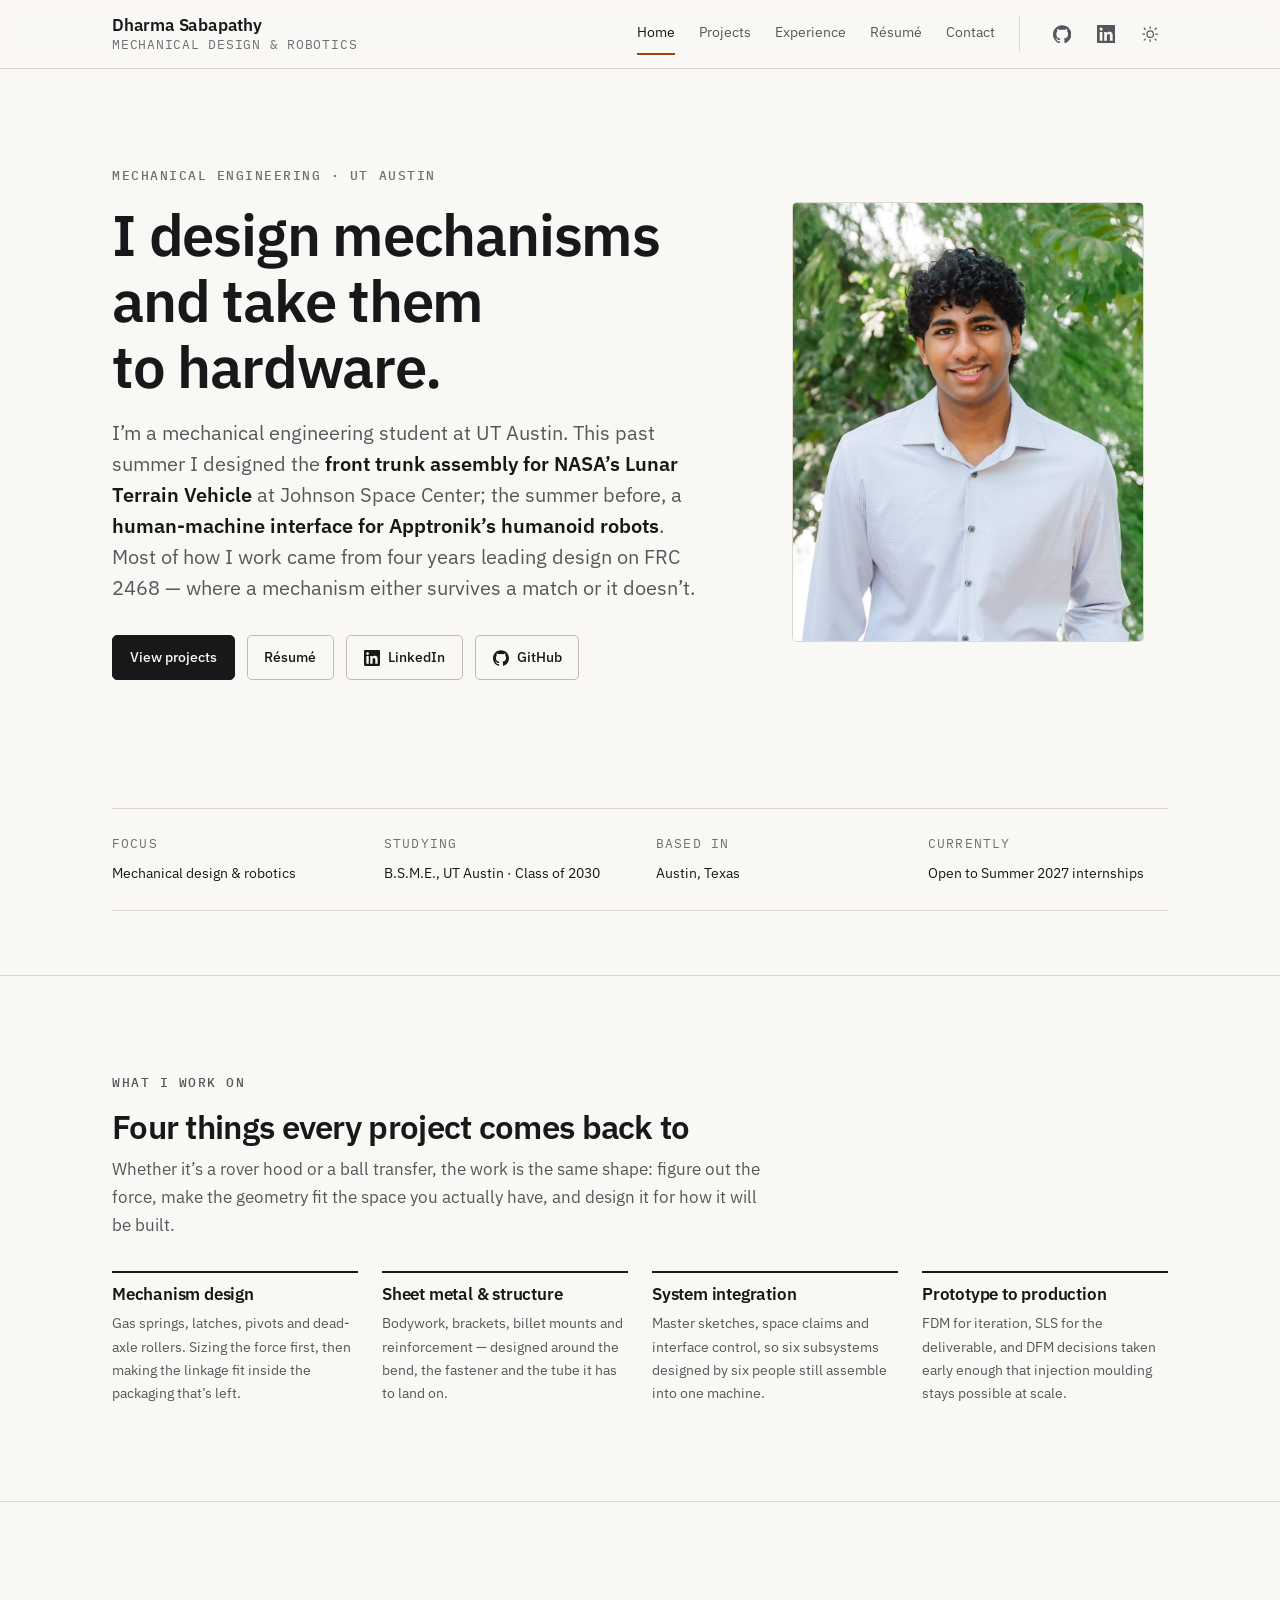
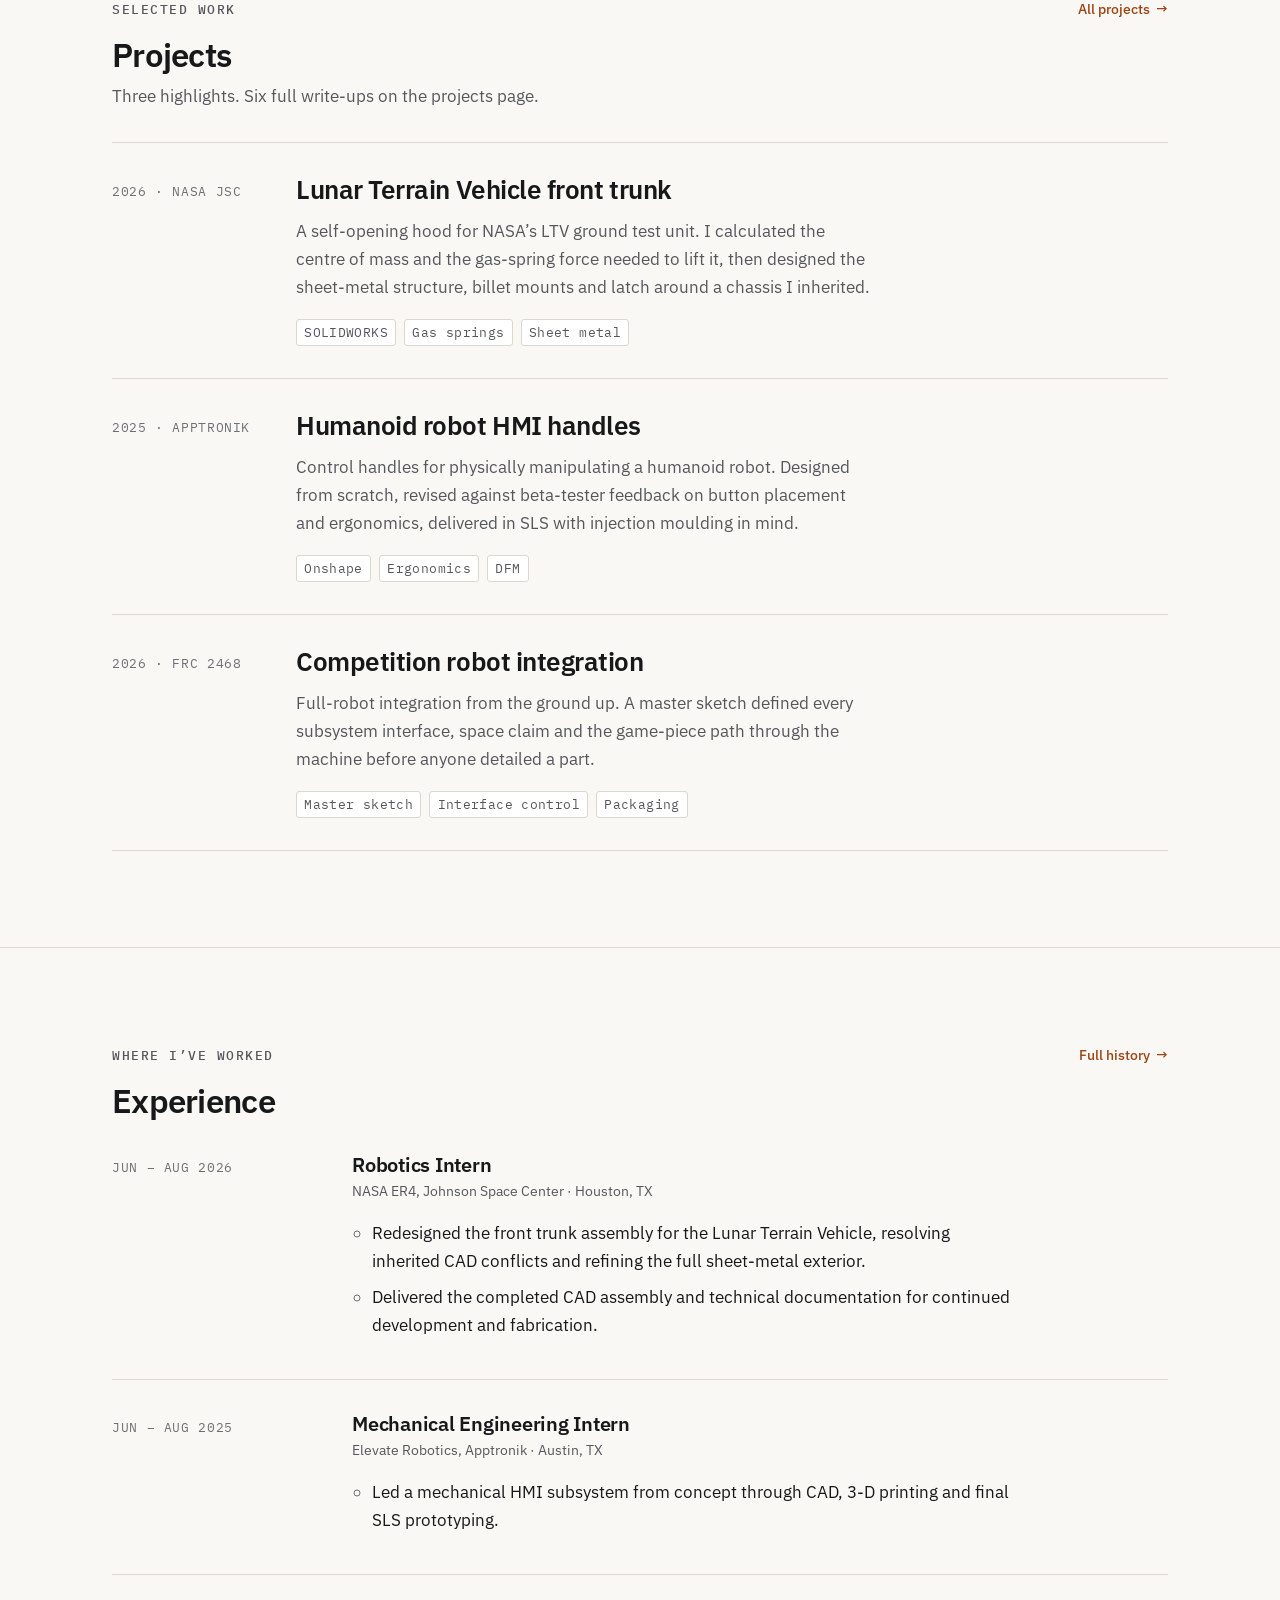
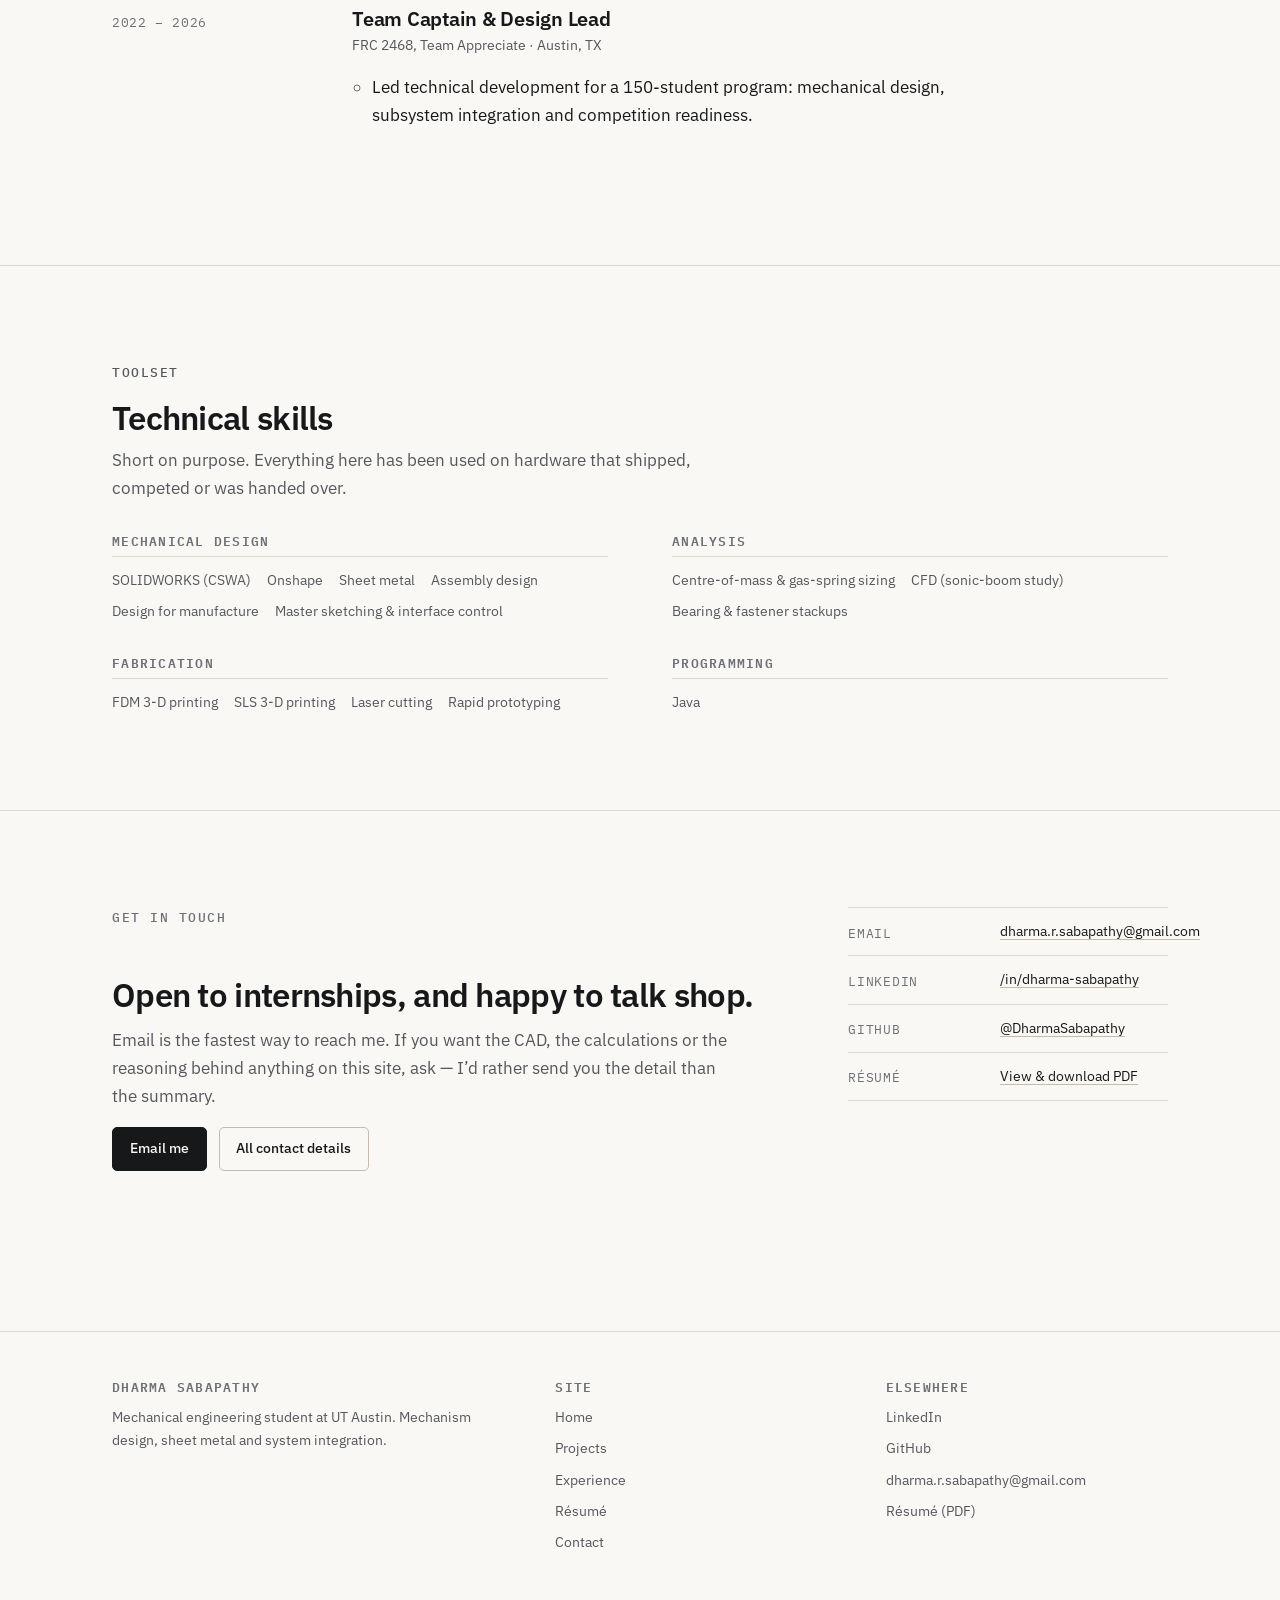
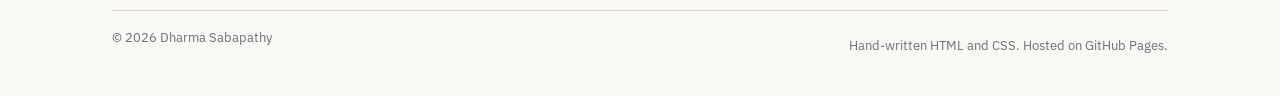
==== commit 3d1b9bd5: "Update URLs for the DharmaSabapathy username GitHub username changed from Poseidon2000000. Updates t" ====
--- a/index.html
+++ b/index.html
@@ -6,12 +6,12 @@
 
 <title>Dharma Sabapathy — Mechanical Design &amp; Robotics</title>
 <meta name="description" content="Mechanical engineering student at UT Austin. Front trunk assembly for NASA's Lunar Terrain Vehicle, HMI design at Apptronik, and four years leading design on FRC 2468.">
-<link rel="canonical" href="https://poseidon2000000.github.io/">
+<link rel="canonical" href="https://dharmasabapathy.github.io/">
 
 <meta property="og:type" content="website">
 <meta property="og:title" content="Dharma Sabapathy — Mechanical Design &amp; Robotics">
 <meta property="og:description" content="Mechanism design, sheet metal and system integration. NASA Johnson Space Center, Apptronik, FRC 2468.">
-<meta property="og:url" content="https://poseidon2000000.github.io/">
+<meta property="og:url" content="https://dharmasabapathy.github.io/">
 <meta name="twitter:card" content="summary">
 
 <link rel="icon" href="assets/img/favicon.svg" type="image/svg+xml">
@@ -50,7 +50,7 @@
     </nav>
 
     <div class="header-actions">
-      <a class="icon-btn icon-btn--social" href="https://github.com/Poseidon2000000" aria-label="GitHub profile" rel="me noopener" target="_blank">
+      <a class="icon-btn icon-btn--social" href="https://github.com/DharmaSabapathy" aria-label="GitHub profile" rel="me noopener" target="_blank">
         <svg viewBox="0 0 24 24" fill="currentColor" aria-hidden="true"><path d="M12 .297c-6.63 0-12 5.373-12 12 0 5.303 3.438 9.8 8.205 11.385.6.113.82-.258.82-.577 0-.285-.01-1.04-.015-2.04-3.338.724-4.042-1.61-4.042-1.61C4.422 18.07 3.633 17.7 3.633 17.7c-1.087-.744.084-.729.084-.729 1.205.084 1.838 1.236 1.838 1.236 1.07 1.835 2.809 1.305 3.495.998.108-.776.417-1.305.76-1.605-2.665-.3-5.466-1.332-5.466-5.93 0-1.31.465-2.38 1.235-3.22-.135-.303-.54-1.523.105-3.176 0 0 1.005-.322 3.3 1.23.96-.267 1.98-.399 3-.405 1.02.006 2.04.138 3 .405 2.28-1.552 3.285-1.23 3.285-1.23.645 1.653.24 2.873.12 3.176.765.84 1.23 1.91 1.23 3.22 0 4.61-2.805 5.625-5.475 5.92.42.36.81 1.096.81 2.22 0 1.606-.015 2.896-.015 3.286 0 .315.21.69.825.57C20.565 22.092 24 17.592 24 12.297c0-6.627-5.373-12-12-12"/></svg>
       </a>
       <a class="icon-btn icon-btn--social" href="https://www.linkedin.com/in/dharma-sabapathy/" aria-label="LinkedIn profile" rel="me noopener" target="_blank">
@@ -95,7 +95,7 @@
               <svg viewBox="0 0 24 24" fill="currentColor" aria-hidden="true"><path d="M20.447 20.452h-3.554v-5.569c0-1.328-.027-3.037-1.852-3.037-1.853 0-2.136 1.445-2.136 2.939v5.667H9.351V9h3.414v1.561h.046c.477-.9 1.637-1.85 3.37-1.85 3.601 0 4.267 2.37 4.267 5.455v6.286zM5.337 7.433a2.062 2.062 0 1 1 0-4.125 2.062 2.062 0 0 1 0 4.125zm1.782 13.019H3.555V9h3.564v11.452zM22.225 0H1.771C.792 0 0 .774 0 1.729v20.542C0 23.227.792 24 1.771 24h20.451C23.2 24 24 23.227 24 22.271V1.729C24 .774 23.2 0 22.225 0z"/></svg>
               LinkedIn
             </a>
-            <a class="btn btn--secondary" href="https://github.com/Poseidon2000000" rel="noopener" target="_blank">
+            <a class="btn btn--secondary" href="https://github.com/DharmaSabapathy" rel="noopener" target="_blank">
               <svg viewBox="0 0 24 24" fill="currentColor" aria-hidden="true"><path d="M12 .297c-6.63 0-12 5.373-12 12 0 5.303 3.438 9.8 8.205 11.385.6.113.82-.258.82-.577 0-.285-.01-1.04-.015-2.04-3.338.724-4.042-1.61-4.042-1.61C4.422 18.07 3.633 17.7 3.633 17.7c-1.087-.744.084-.729.084-.729 1.205.084 1.838 1.236 1.838 1.236 1.07 1.835 2.809 1.305 3.495.998.108-.776.417-1.305.76-1.605-2.665-.3-5.466-1.332-5.466-5.93 0-1.31.465-2.38 1.235-3.22-.135-.303-.54-1.523.105-3.176 0 0 1.005-.322 3.3 1.23.96-.267 1.98-.399 3-.405 1.02.006 2.04.138 3 .405 2.28-1.552 3.285-1.23 3.285-1.23.645 1.653.24 2.873.12 3.176.765.84 1.23 1.91 1.23 3.22 0 4.61-2.805 5.625-5.475 5.92.42.36.81 1.096.81 2.22 0 1.606-.015 2.896-.015 3.286 0 .315.21.69.825.57C20.565 22.092 24 17.592 24 12.297c0-6.627-5.373-12-12-12"/></svg>
               GitHub
             </a>
@@ -382,7 +382,7 @@
             </div>
             <div class="spec__row">
               <dt>GitHub</dt>
-              <dd><a href="https://github.com/Poseidon2000000" rel="noopener" target="_blank">@Poseidon2000000</a></dd>
+              <dd><a href="https://github.com/DharmaSabapathy" rel="noopener" target="_blank">@DharmaSabapathy</a></dd>
             </div>
             <div class="spec__row">
               <dt>Résumé</dt>
@@ -419,7 +419,7 @@
         <h2 class="label-heading">Elsewhere</h2>
         <ul class="footer-list">
           <li><a href="https://www.linkedin.com/in/dharma-sabapathy/" rel="me noopener" target="_blank">LinkedIn</a></li>
-          <li><a href="https://github.com/Poseidon2000000" rel="me noopener" target="_blank">GitHub</a></li>
+          <li><a href="https://github.com/DharmaSabapathy" rel="me noopener" target="_blank">GitHub</a></li>
           <li><a href="mailto:dharma.r.sabapathy@gmail.com">dharma.r.sabapathy@gmail.com</a></li>
           <li><a href="assets/resume/resume.pdf">Résumé (PDF)</a></li>
         </ul>
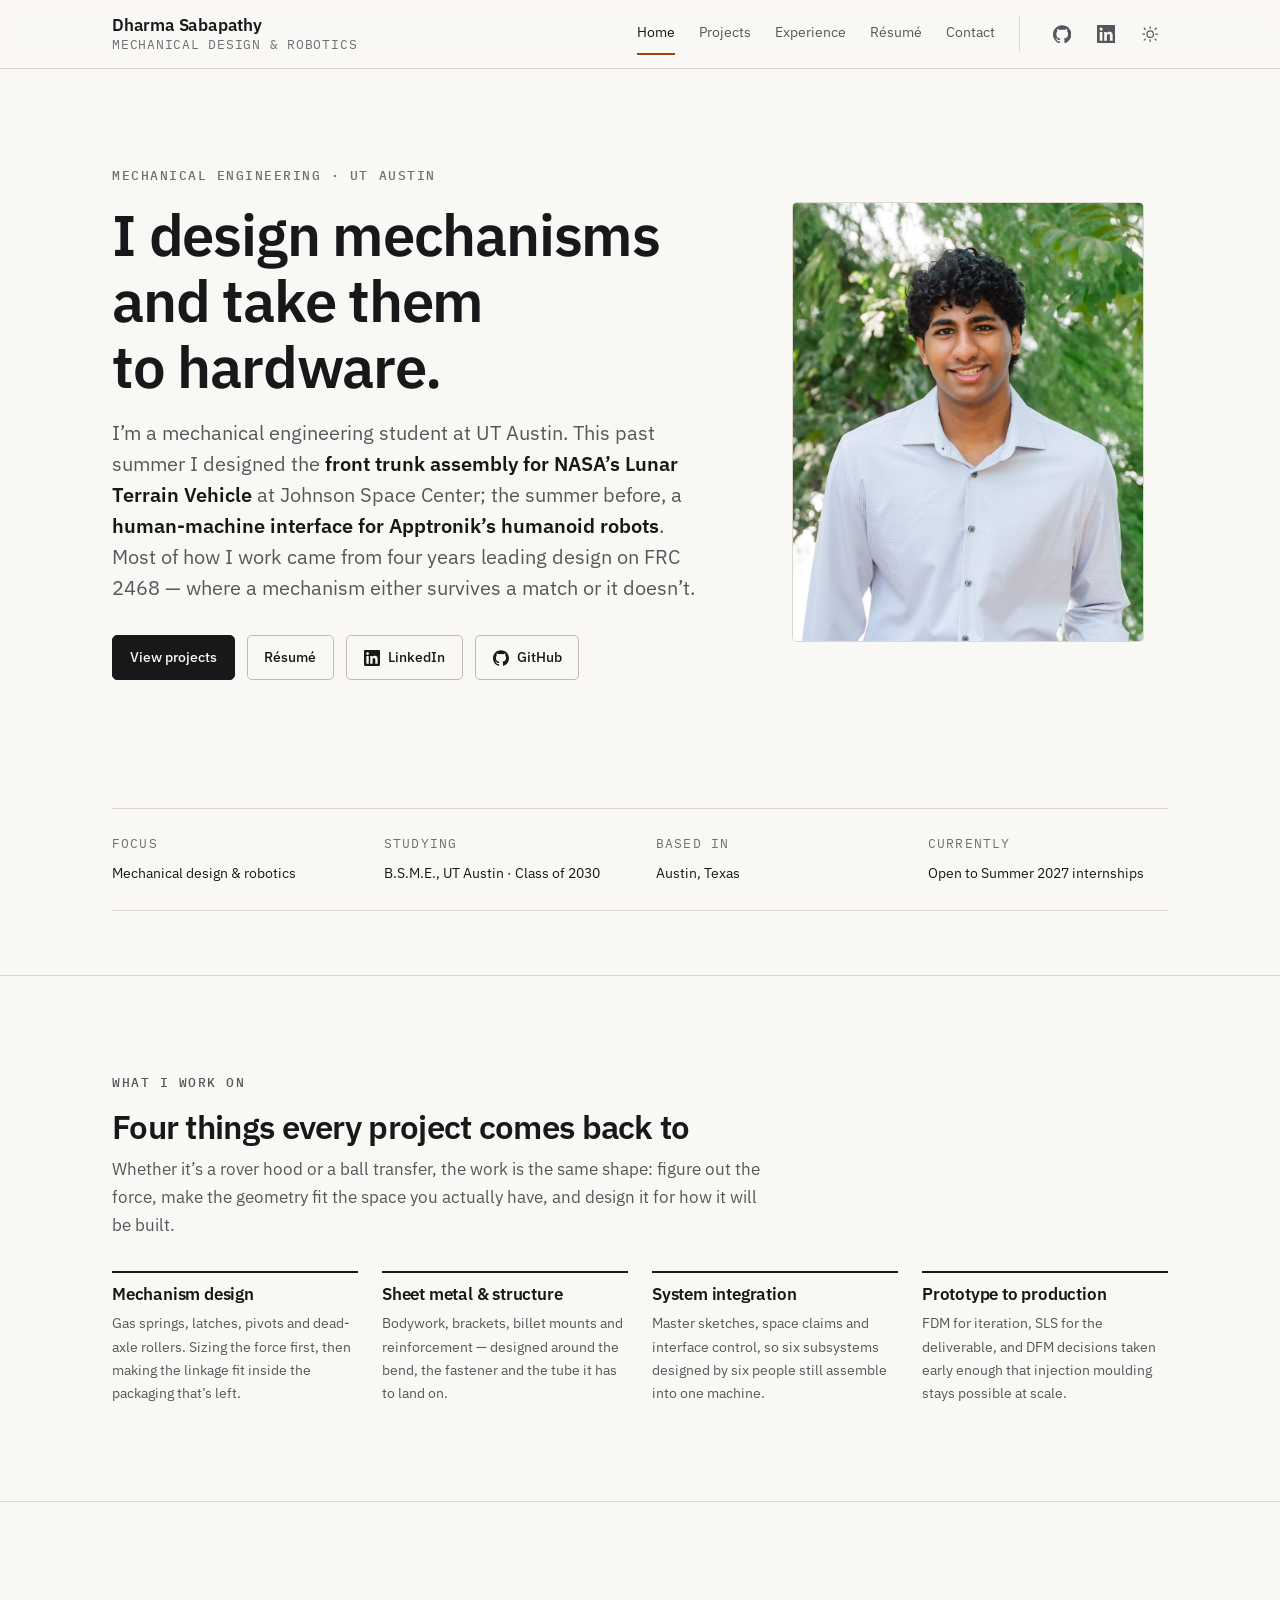
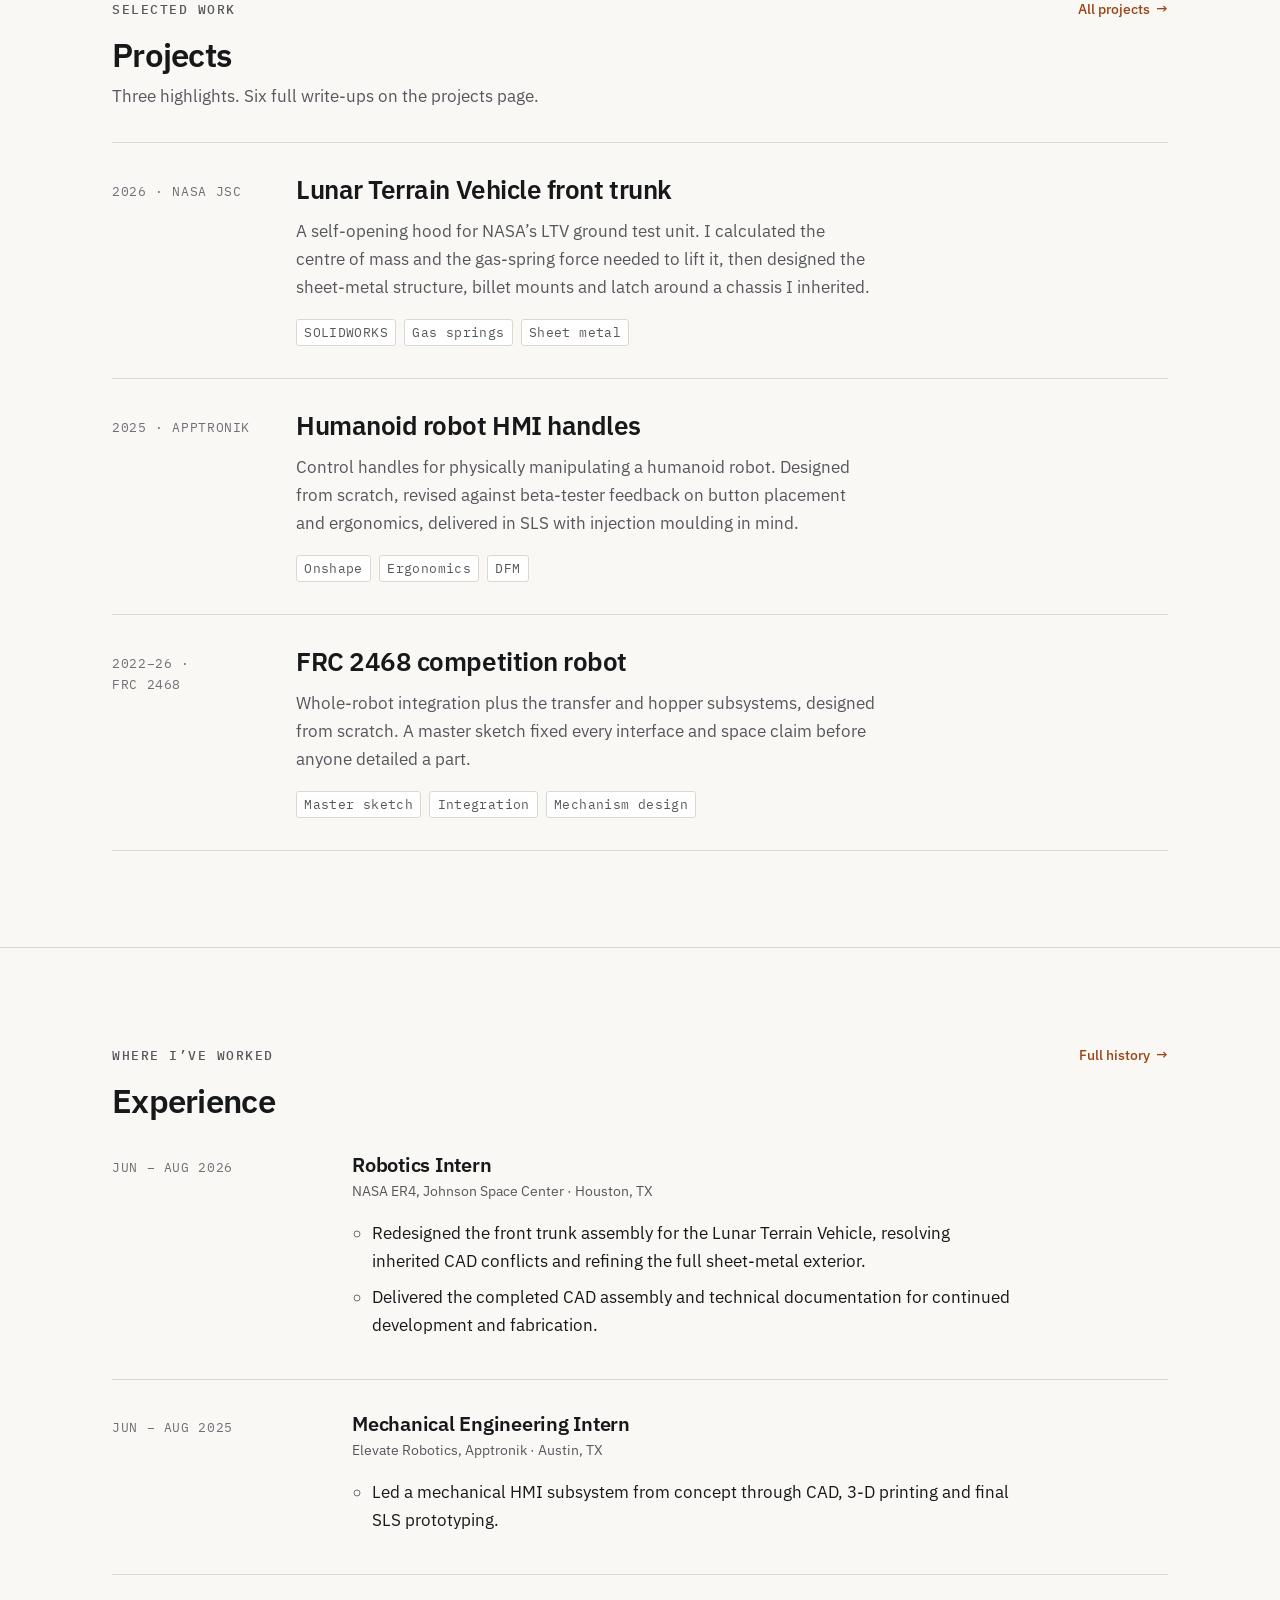
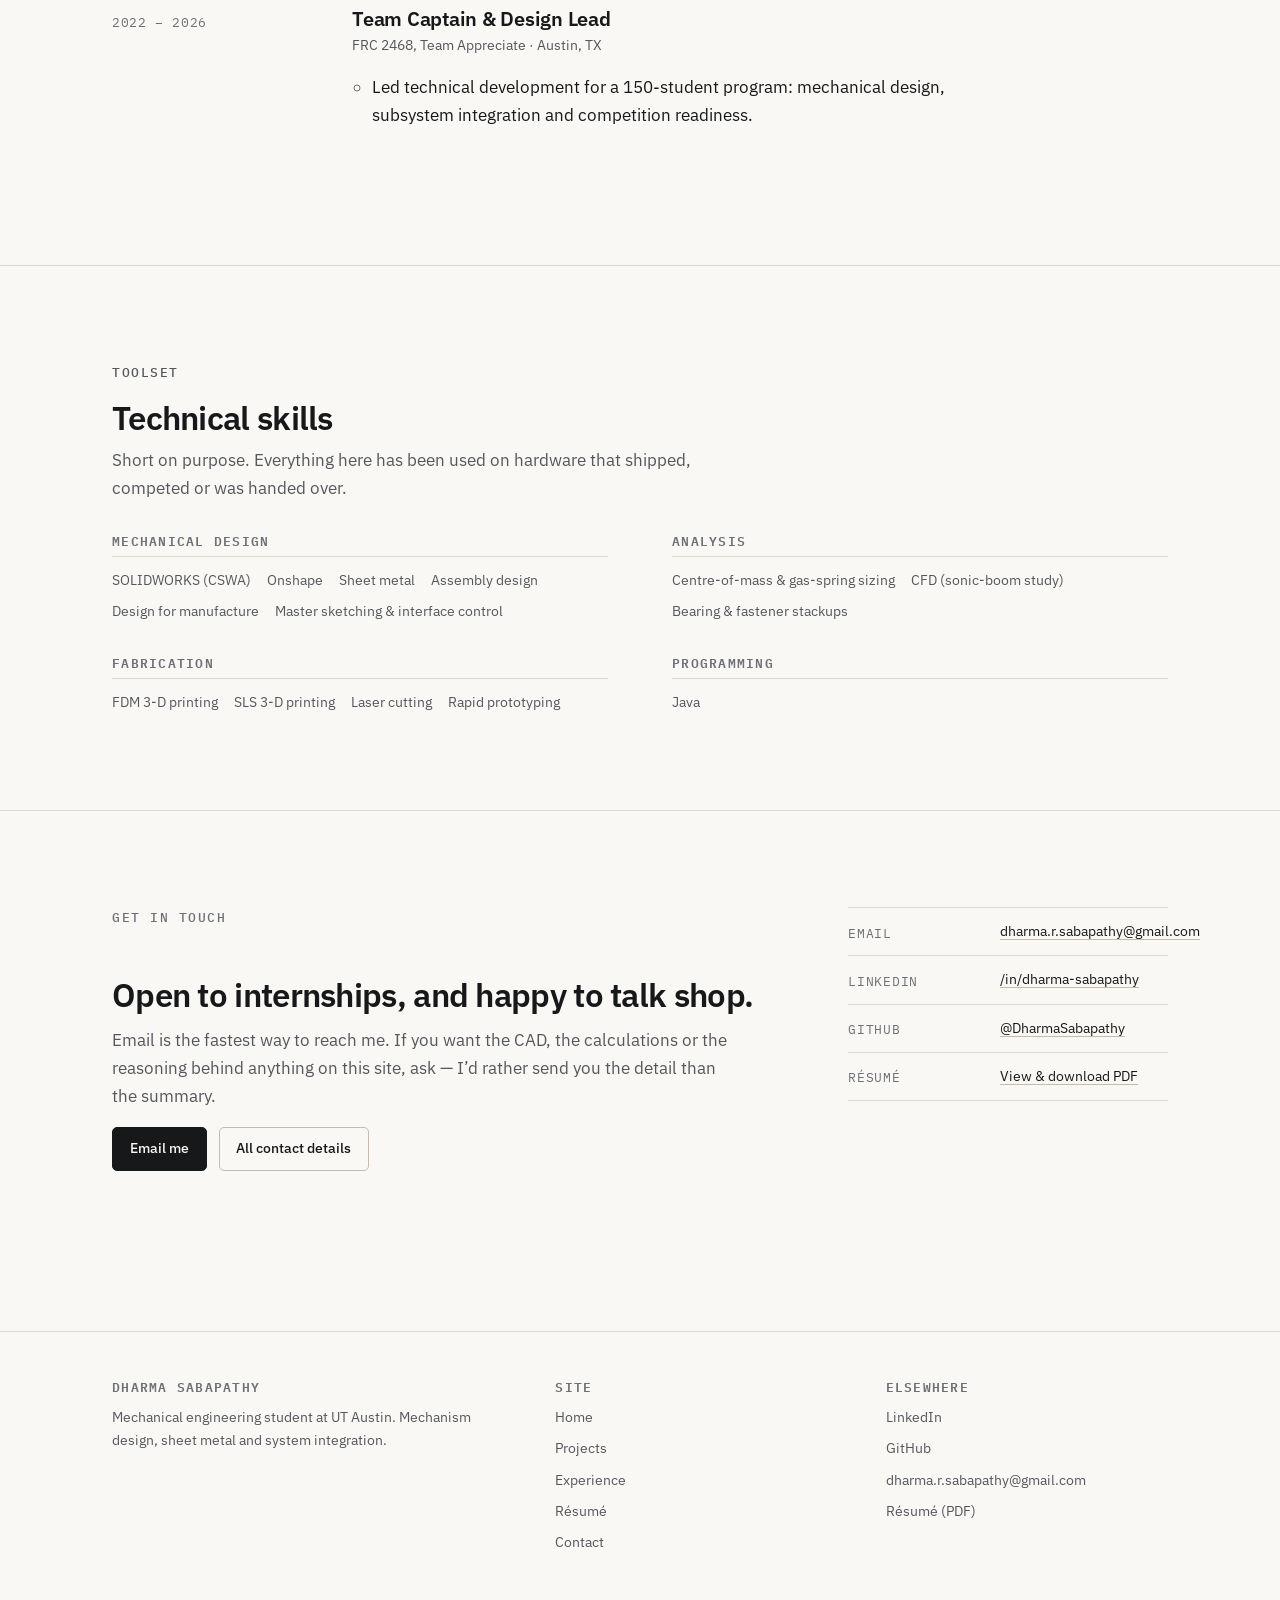
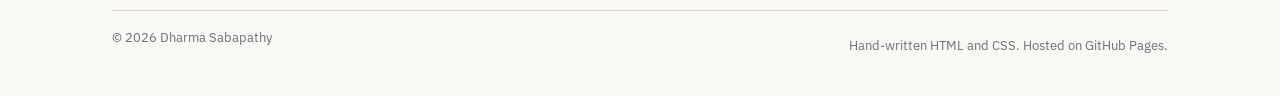
==== commit 64f64a9c: "Default to light mode and merge the FRC projects into one page Light mode is now the default for eve" ====
--- a/index.html
+++ b/index.html
@@ -24,7 +24,7 @@
 <!-- THEME BOOTSTRAP — runs before first paint so there is no flash of the
      wrong theme. Keep this inline and keep it in every page. -->
 <script>
-(function(){try{var t=localStorage.getItem("theme");if(!t){t=window.matchMedia("(prefers-color-scheme: dark)").matches?"dark":"light";}document.documentElement.setAttribute("data-theme",t);}catch(e){}})();
+(function(){try{var t=localStorage.getItem("theme");document.documentElement.setAttribute("data-theme",t==="dark"?"dark":"light");}catch(e){}})();
 </script>
 </head>
 
@@ -226,18 +226,18 @@
         </li>
         <li>
           <article class="project-row project-row--no-thumb">
-            <p class="project-row__meta">2026 &middot; FRC 2468</p>
+            <p class="project-row__meta">2022&ndash;26 &middot; FRC 2468</p>
             <div class="project-row__body">
-              <h3 class="project-row__title"><a href="projects/frc-2468-integration.html">Competition robot integration</a></h3>
+              <h3 class="project-row__title"><a href="projects/frc-2468.html">FRC 2468 competition robot</a></h3>
               <p class="project-row__summary">
-                Full-robot integration from the ground up. A master sketch defined
-                every subsystem interface, space claim and the game-piece path
-                through the machine before anyone detailed a part.
+                Whole-robot integration plus the transfer and hopper subsystems,
+                designed from scratch. A master sketch fixed every interface and
+                space claim before anyone detailed a part.
               </p>
               <ul class="tag-list">
                 <li><span class="tag">Master sketch</span></li>
-                <li><span class="tag">Interface control</span></li>
-                <li><span class="tag">Packaging</span></li>
+                <li><span class="tag">Integration</span></li>
+                <li><span class="tag">Mechanism design</span></li>
               </ul>
             </div>
           </article>
--- a/assets/css/site.css
+++ b/assets/css/site.css
@@ -997,6 +997,34 @@
   margin-bottom: var(--space-1);
 }
 
+/* --- On-this-page contents -----------------------------------------------
+   Used on write-ups long enough that a reader wants to jump. Deliberately
+   plain: a rule, a mono label and a numbered list, not a boxed widget.
+   ------------------------------------------------------------------------ */
+
+.contents {
+  border-top: 1px solid var(--rule);
+  border-bottom: 1px solid var(--rule);
+  padding-block: var(--space-4);
+  margin-bottom: var(--space-7);
+}
+
+.contents .label-heading { margin-bottom: var(--space-2); }
+
+.contents ol {
+  margin: 0;
+  padding-left: 1.3em;
+  font-size: var(--step--1);
+}
+
+.contents li { margin-bottom: var(--space-1); }
+.contents li:last-child { margin-bottom: 0; }
+.contents a { text-decoration: none; }
+.contents a:hover { text-decoration: underline; }
+
+/* Long pages get section rules between major parts. */
+.prose hr { margin-block: var(--space-8); }
+
 /* --- Breadcrumb ---------------------------------------------------------- */
 
 .breadcrumb {
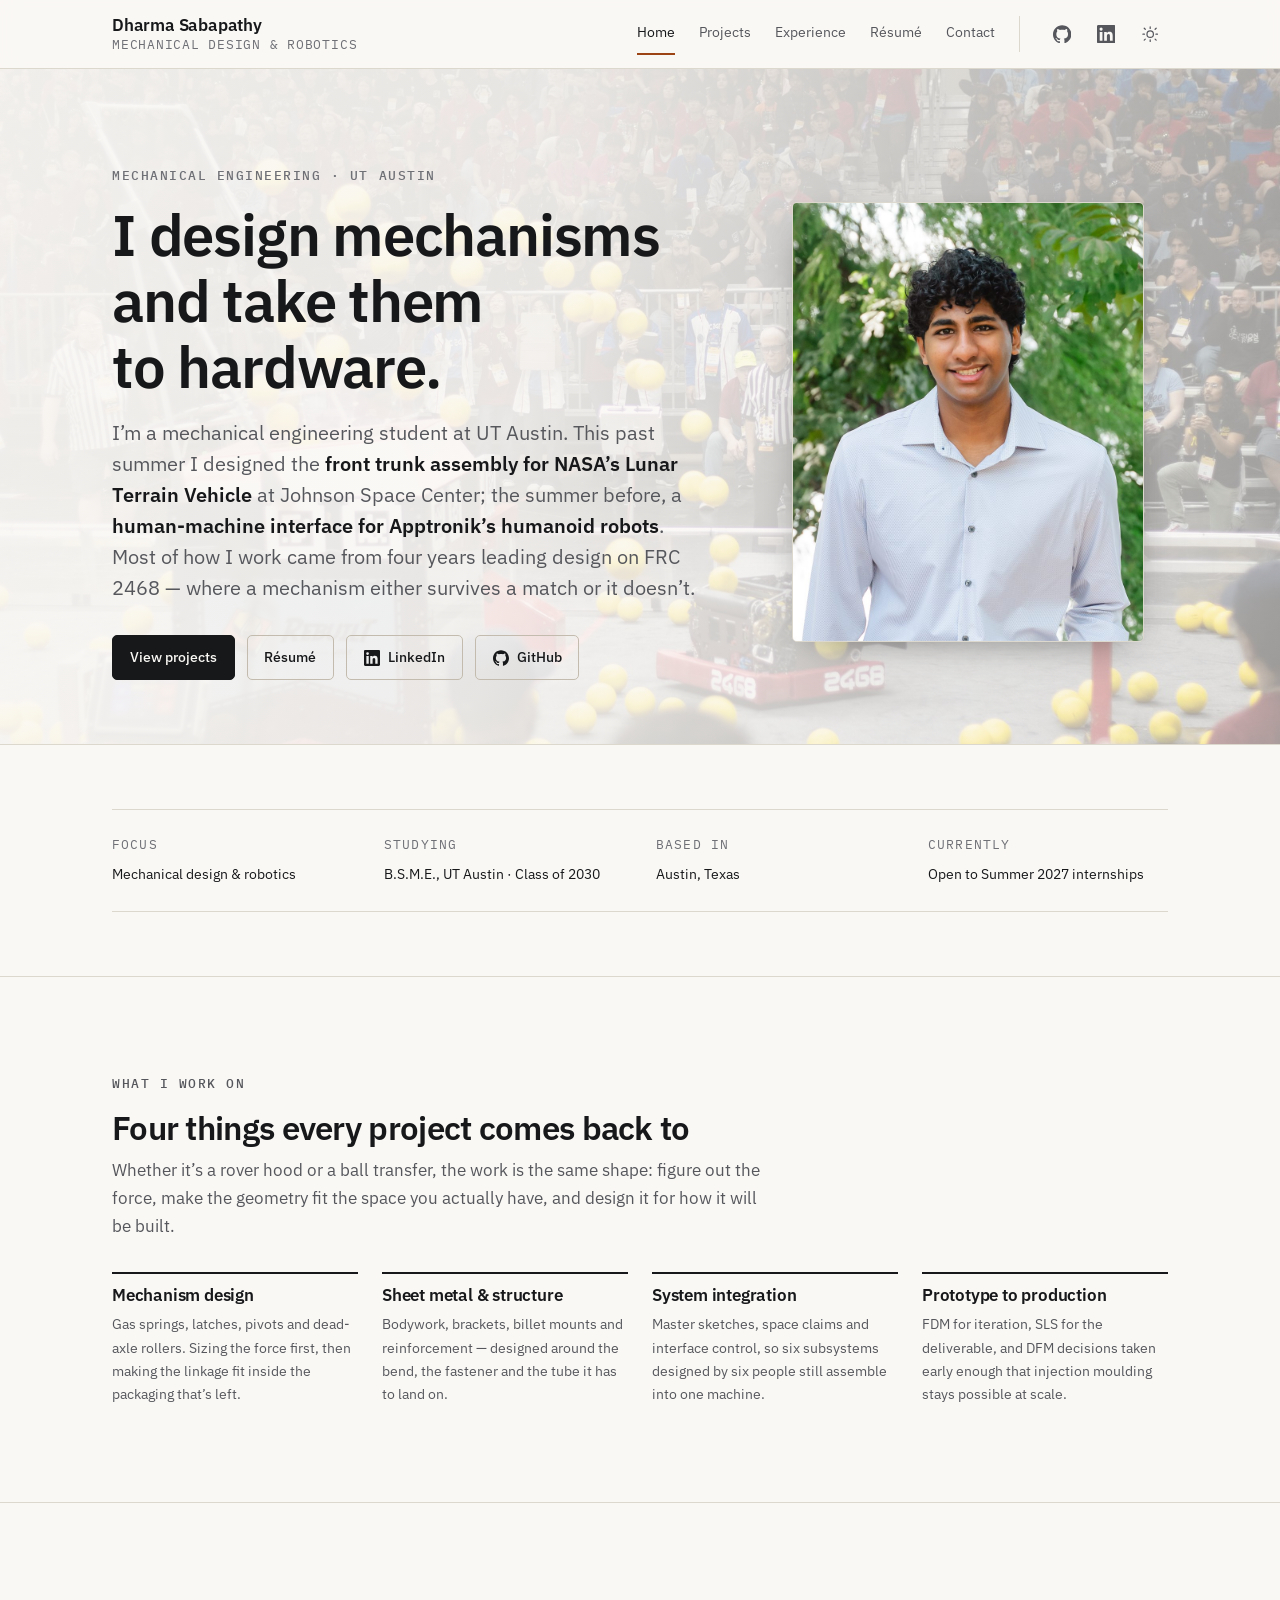
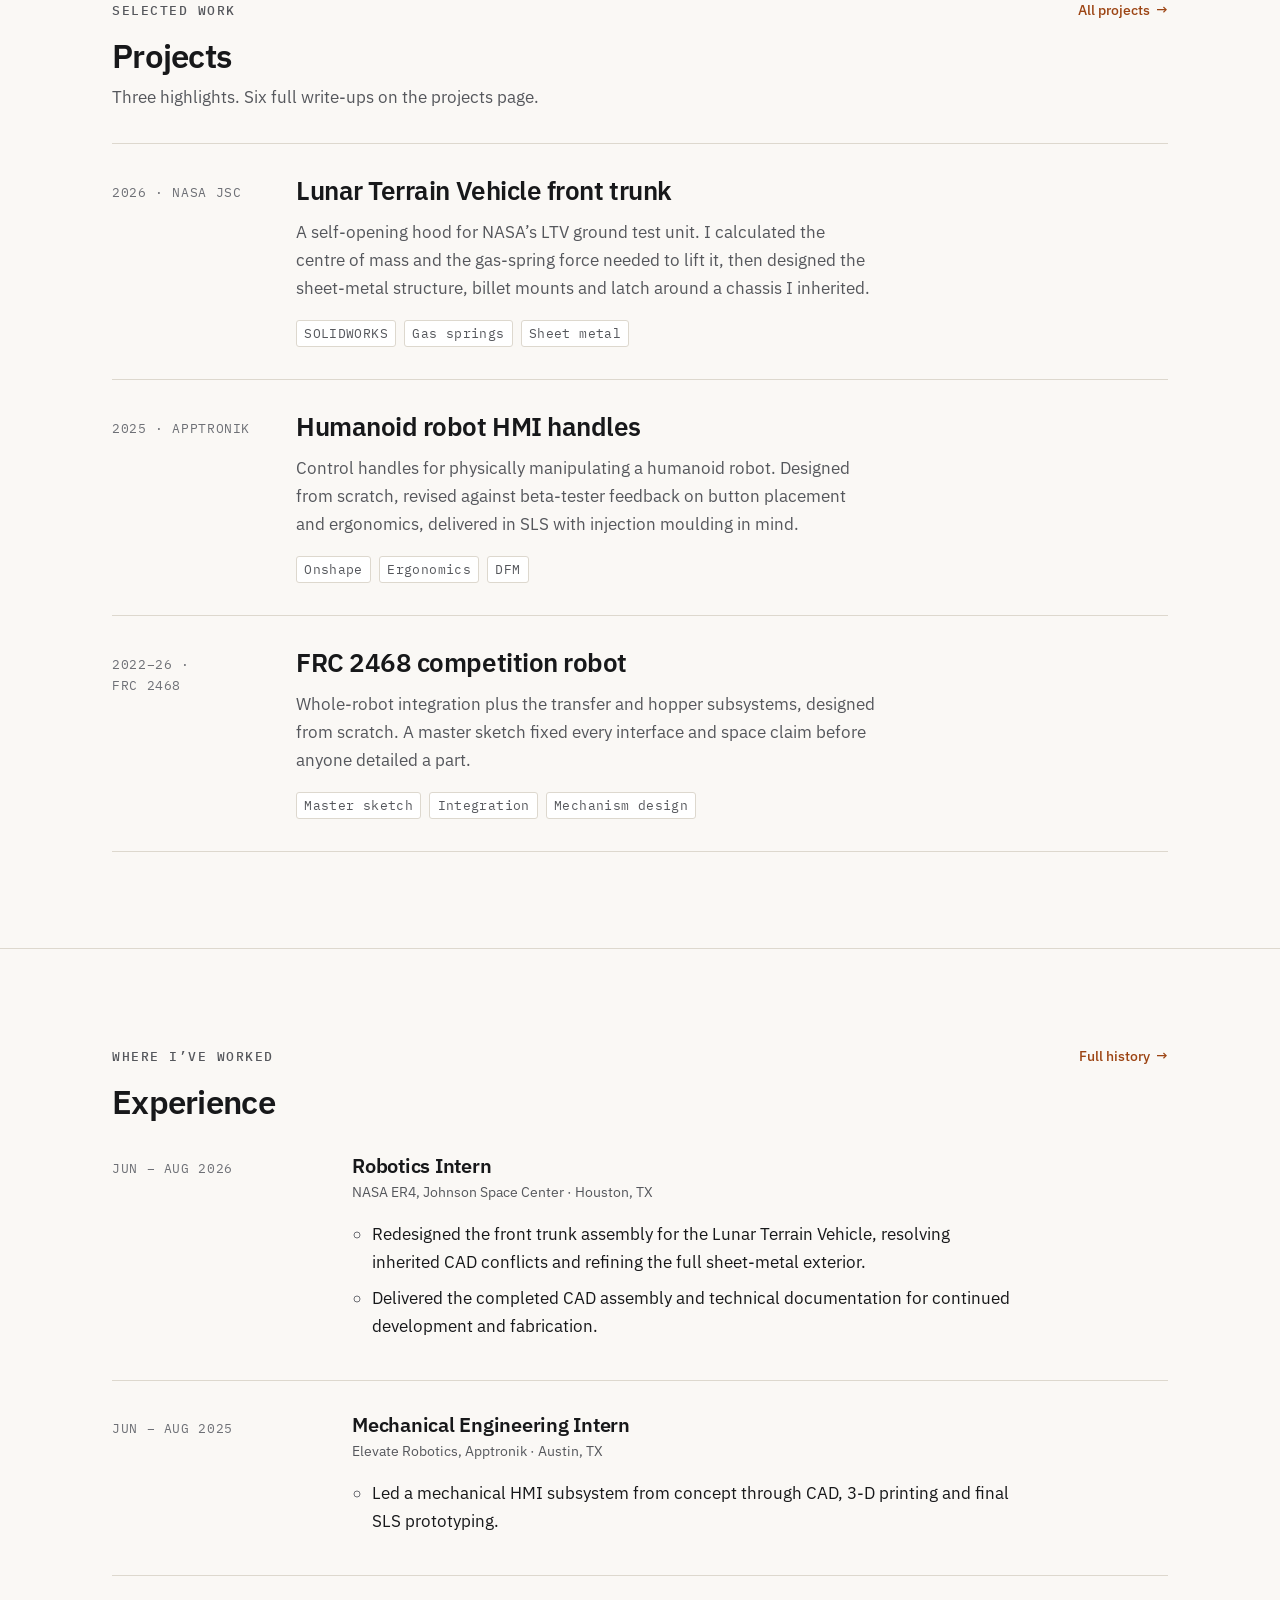
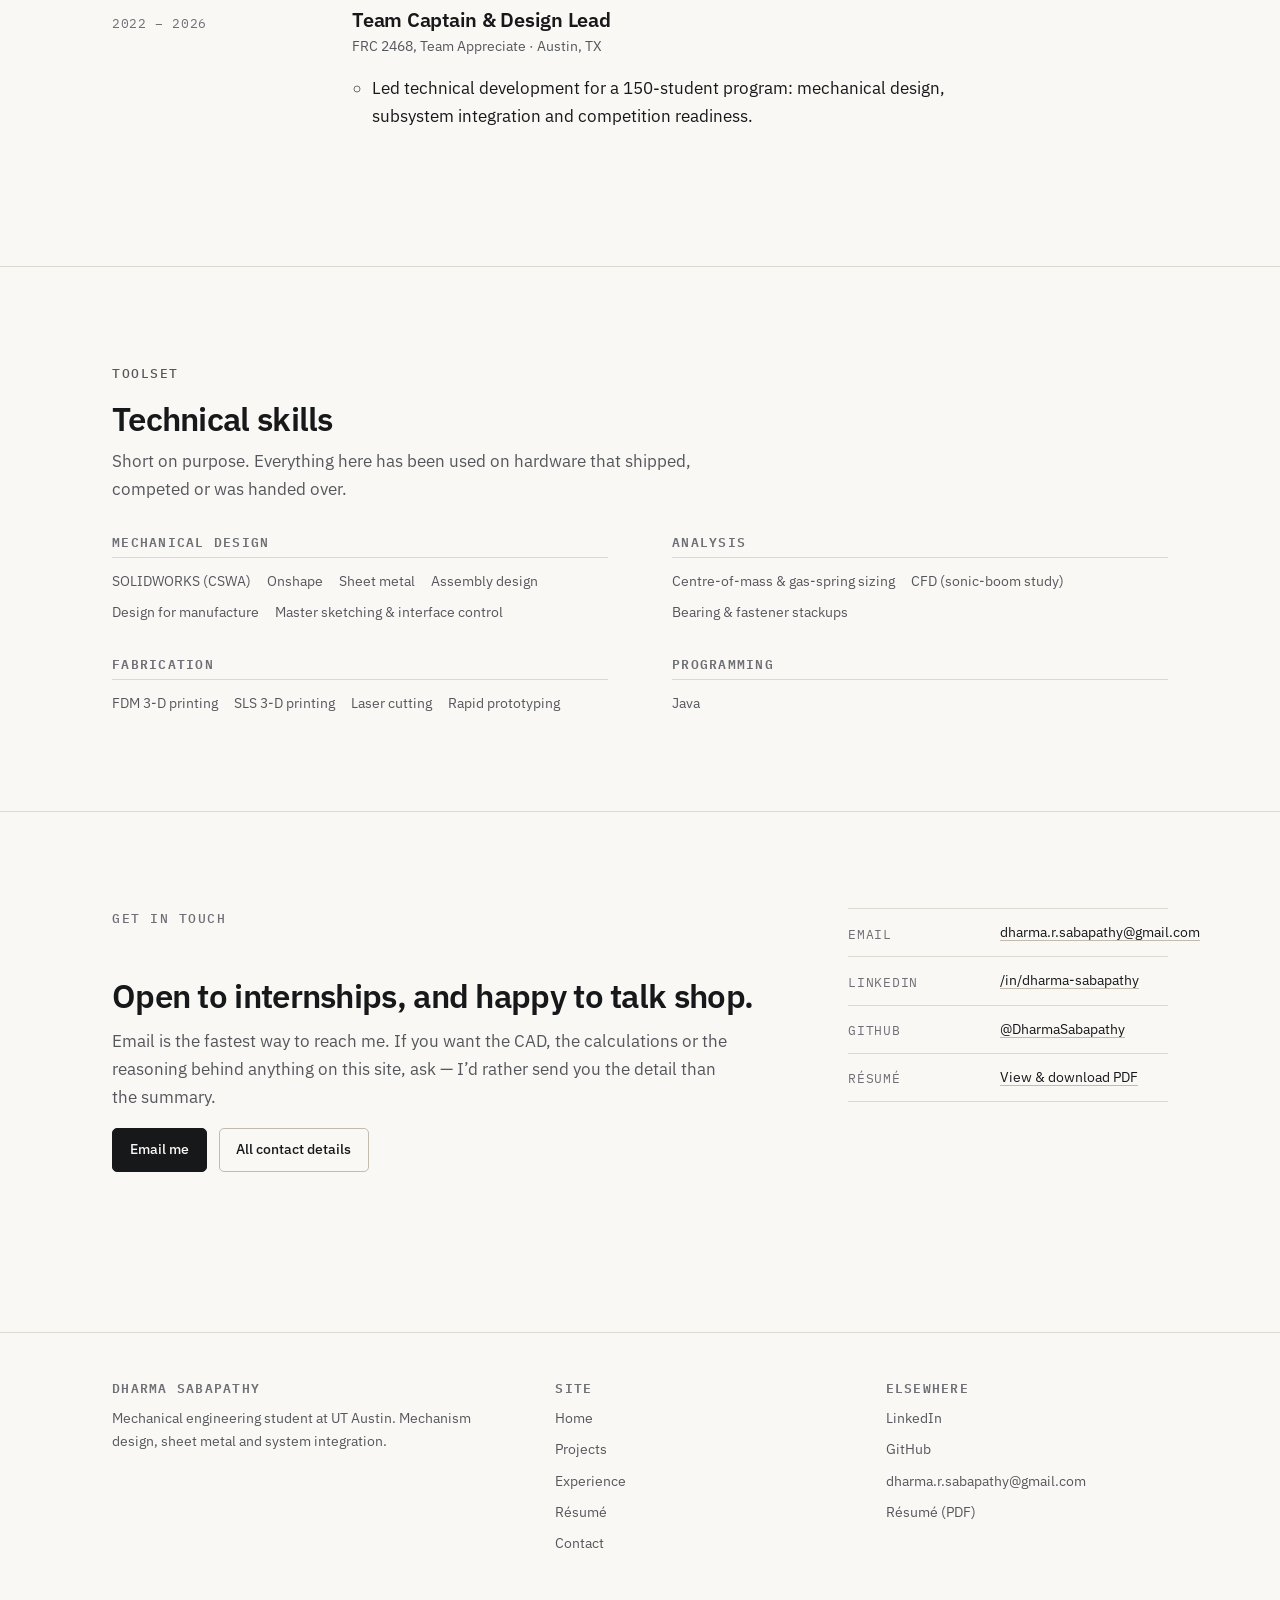
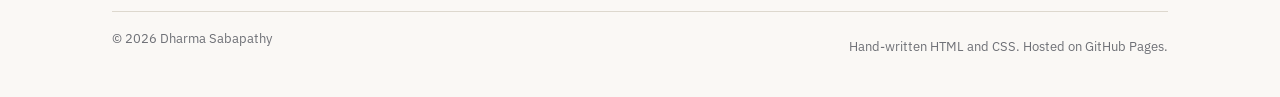
==== commit 9bc55d11: "Preview: field photo as the home hero background Full-bleed championship photo behind the hero, with" ====
--- a/index.html
+++ b/index.html
@@ -72,8 +72,9 @@
 <main id="main">
 
   <!-- ============================== HERO ============================== -->
-  <section class="hero">
-    <div class="container">
+  <section class="hero hero--photo">
+    <div class="container">
+      <div class="hero__scrim"></div>
       <div class="hero__inner">
         <div>
           <p class="eyebrow">Mechanical Engineering &middot; UT Austin</p>
--- a/assets/css/site.css
+++ b/assets/css/site.css
@@ -1281,3 +1281,42 @@
   .container { max-width: none; padding: 0; }
   .section { padding-block: 1rem; }
 }
+
+/* --- Hero with a photographic background --------------------------------
+   Full-bleed image behind the hero, with a scrim to hold text contrast.
+   The scrim is a flat wash, not a decorative gradient: its only job is to
+   keep body copy above 4.5:1 against a busy photograph.
+   ------------------------------------------------------------------------ */
+
+.hero--photo {
+  position: relative;
+  isolation: isolate;
+  background-image: url("../img/hero-field.jpg");
+  background-size: cover;
+  background-position: 50% 42%;
+  border-bottom: 1px solid var(--rule);
+}
+
+.hero--photo .hero__scrim {
+  position: absolute;
+  inset: 0;
+  z-index: -1;
+  background: linear-gradient(
+    100deg,
+    color-mix(in srgb, var(--paper) 96%, transparent) 0%,
+    color-mix(in srgb, var(--paper) 92%, transparent) 42%,
+    color-mix(in srgb, var(--paper) 62%, transparent) 100%
+  );
+}
+
+.hero--photo .hero__portrait {
+  box-shadow: 0 12px 40px -18px rgb(0 0 0 / 0.55);
+}
+
+@media (max-width: 60rem) {
+  /* On narrow screens the text spans the full width, so the photo needs to
+     go almost entirely behind a wash to stay readable. */
+  .hero--photo .hero__scrim {
+    background: color-mix(in srgb, var(--paper) 93%, transparent);
+  }
+}
